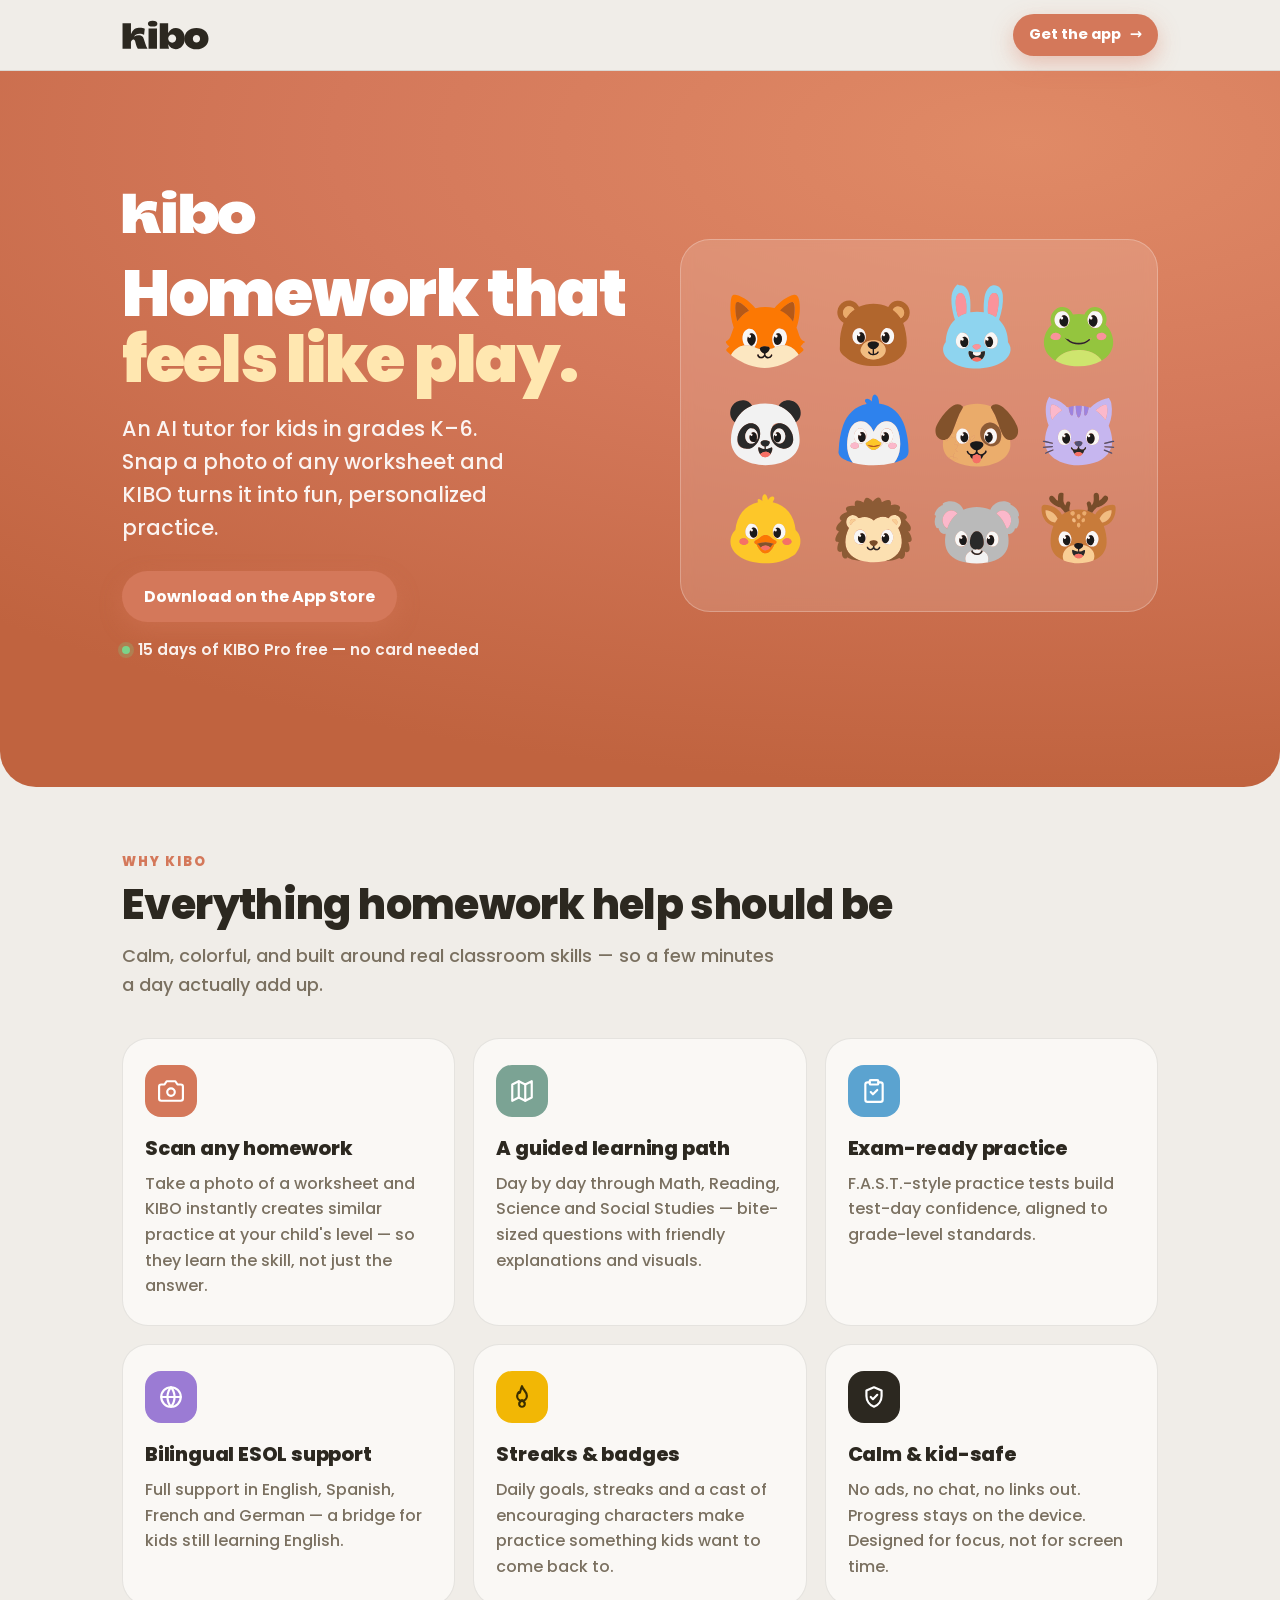
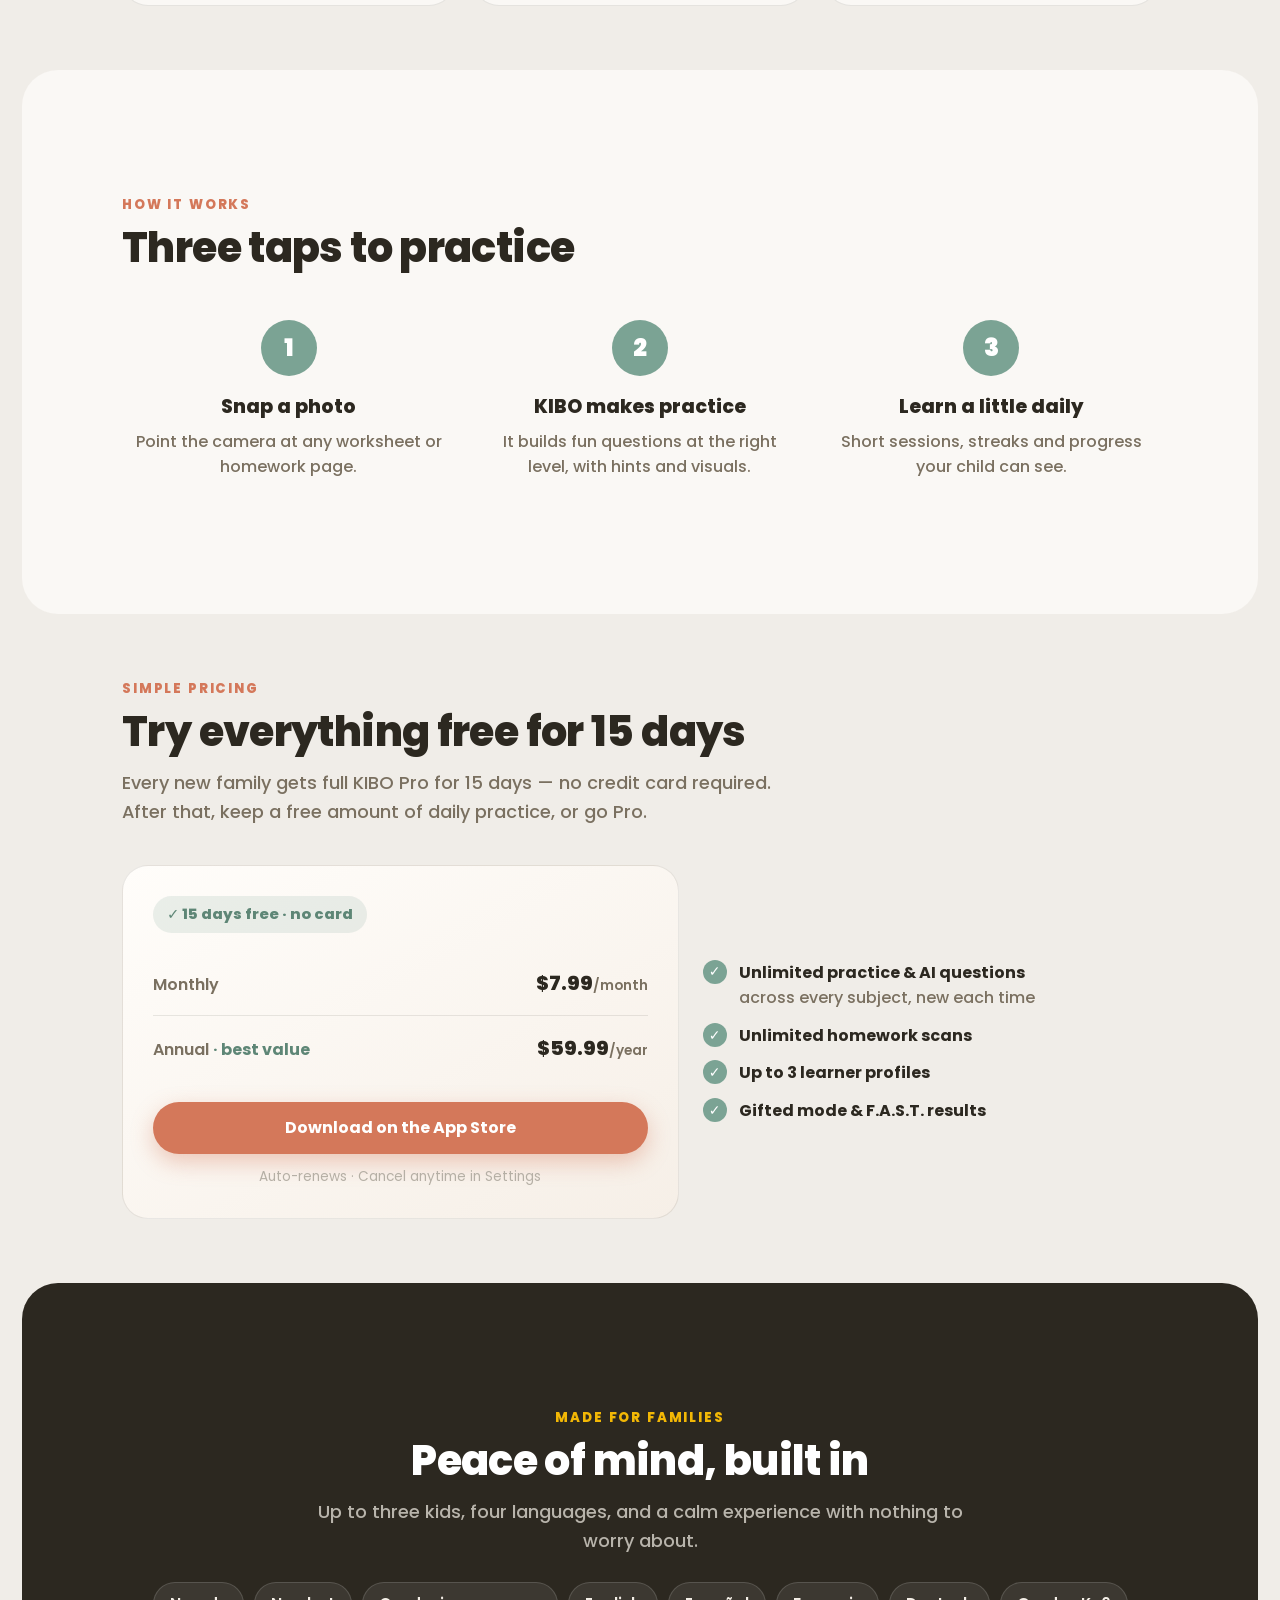
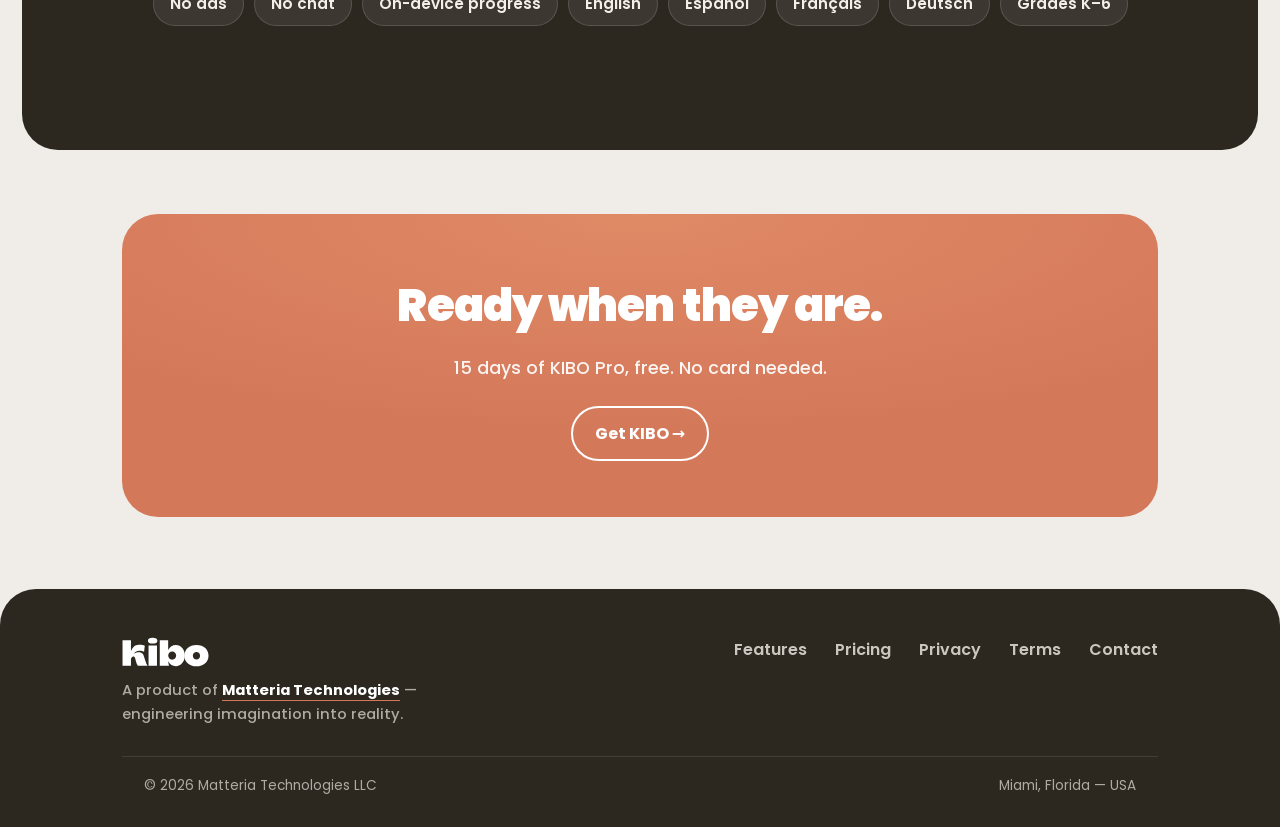
==== kibo/index.html @ 759cfb22 "Add files via upload" ====
<!DOCTYPE html>
<html lang="en">
<head>
<meta charset="UTF-8" />
<meta name="viewport" content="width=device-width, initial-scale=1.0" />
<title>KIBO — Homework feels like play</title>
<meta name="description" content="KIBO is an AI homework tutor for kids in grades K–6. Snap a photo of any worksheet for instant practice, follow a guided learning path, and learn a little every day. 15 days of Pro free — no card." />
<meta name="theme-color" content="#D4785A" />
<link rel="canonical" href="https://matteriatech.com/kibo" />
<meta property="og:title" content="KIBO — Homework feels like play" />
<meta property="og:description" content="An AI homework tutor for grades K–6. Scan homework into instant practice. 15 days free." />
<meta property="og:type" content="website" />
<link rel="preconnect" href="https://fonts.googleapis.com" />
<link rel="preconnect" href="https://fonts.gstatic.com" crossorigin />
<link href="https://fonts.googleapis.com/css2?family=Poppins:wght@400;500;600;700;800;900&display=swap" rel="stylesheet" />
<style>
  :root{
    --bg:#F0EDE8; --card:#FAF8F5; --ink:#2C2820; --mid:#7A7060; --faint:#B5AFA5;
    --line:rgba(44,40,32,.10); --sage:#7BA394; --sage-deep:#5E8676; --terra:#D4785A; --terra-deep:#C0633F;
    --sun:#F2B705; --sky:#5BA3D0;
    --sans:'Poppins',-apple-system,system-ui,sans-serif;
    --r:26px; --rs:18px;
  }
  *{margin:0;padding:0;box-sizing:border-box}
  html{scroll-behavior:smooth}
  body{font-family:var(--sans);background:var(--bg);color:var(--ink);line-height:1.6;font-weight:400;-webkit-font-smoothing:antialiased}
  a{color:inherit;text-decoration:none}
  img,svg{display:block;max-width:100%}
  ::selection{background:var(--terra);color:#fff}
  .wrap{max-width:1080px;margin:0 auto;padding:0 22px}

  /* Nav */
  .nav{position:sticky;top:0;z-index:50;background:rgba(240,237,232,.86);backdrop-filter:blur(14px);-webkit-backdrop-filter:blur(14px);border-bottom:1px solid var(--line)}
  .nav-in{max-width:1080px;margin:0 auto;padding:14px 22px;display:flex;align-items:center;justify-content:space-between}
  .nav .logo{height:30px}
  .nav .logo img{height:100%}
  .btn{display:inline-flex;align-items:center;gap:9px;font-weight:700;font-size:1rem;border-radius:999px;padding:13px 22px;cursor:pointer;border:none;transition:transform .15s ease, box-shadow .15s ease, background .15s ease}
  .btn:active{transform:scale(.97)}
  .btn-primary{background:var(--terra);color:#fff;box-shadow:0 8px 22px rgba(212,120,90,.38)}
  .btn-primary:hover{background:var(--terra-deep)}
  .btn-ghost{background:transparent;color:var(--ink);border:2px solid var(--ink)}
  .btn-ghost:hover{background:var(--ink);color:var(--bg)}
  .btn-sm{padding:9px 16px;font-size:.92rem}

  /* Hero */
  .hero{background:radial-gradient(120% 90% at 80% 10%, #E08A66 0%, var(--terra) 45%, var(--terra-deep) 100%);color:#fff;border-radius:0 0 36px 36px;overflow:hidden;position:relative}
  .hero-in{max-width:1080px;margin:0 auto;padding:54px 22px 60px;display:grid;grid-template-columns:1.05fr .95fr;gap:30px;align-items:center}
  .hero-logo{height:46px;margin-bottom:26px}
  .hero h1{font-size:clamp(2.4rem,5.6vw,4rem);font-weight:900;line-height:1.04;letter-spacing:-.02em}
  .hero h1 em{font-style:normal;color:#FFE7B0}
  .hero p.sub{font-size:clamp(1.05rem,2.2vw,1.3rem);font-weight:500;color:rgba(255,255,255,.92);margin:18px 0 26px;max-width:30ch}
  .hero-cta{display:flex;flex-wrap:wrap;gap:12px;align-items:center}
  .hero .trial-note{margin-top:16px;font-size:.95rem;font-weight:600;color:rgba(255,255,255,.9);display:inline-flex;align-items:center;gap:8px}
  .hero .trial-note .dot{width:8px;height:8px;border-radius:50%;background:#7BD389;box-shadow:0 0 0 4px rgba(123,211,137,.25)}
  .hero-art{position:relative}
  .hero-art .card{background:rgba(255,255,255,.14);border:1px solid rgba(255,255,255,.25);border-radius:30px;padding:18px;backdrop-filter:blur(6px)}
  .hero-art img{width:100%;border-radius:20px}

  /* Section scaffolding */
  section{padding:64px 0}
  .eyebrow{font-weight:800;font-size:.82rem;letter-spacing:.14em;text-transform:uppercase;color:var(--terra)}
  .h2{font-size:clamp(1.7rem,3.6vw,2.6rem);font-weight:800;letter-spacing:-.015em;line-height:1.12;margin:10px 0 0}
  .lead{font-size:1.12rem;color:var(--mid);font-weight:500;max-width:60ch;margin-top:14px}

  /* Value cards */
  .cards{display:grid;grid-template-columns:repeat(3,1fr);gap:18px;margin-top:38px}
  .vcard{background:var(--card);border:1px solid var(--line);border-radius:var(--r);padding:26px 22px;transition:transform .18s ease, box-shadow .18s ease}
  .vcard:hover{transform:translateY(-4px);box-shadow:0 16px 36px rgba(44,40,32,.10)}
  .vcard .ico{width:52px;height:52px;border-radius:16px;display:grid;place-items:center;margin-bottom:16px;color:#fff;font-size:26px}
  .vcard h3{font-size:1.22rem;font-weight:800;letter-spacing:-.01em}
  .vcard p{color:var(--mid);font-weight:500;margin-top:7px;font-size:1rem}

  /* How it works */
  .how{background:var(--card);border-radius:36px;margin:0 22px}
  .how .wrap{padding-top:0;padding-bottom:0}
  .steps{display:grid;grid-template-columns:repeat(3,1fr);gap:18px;margin-top:38px}
  .step{text-align:center;padding:10px}
  .step .num{width:56px;height:56px;border-radius:50%;background:var(--sage);color:#fff;font-weight:900;font-size:1.5rem;display:grid;place-items:center;margin:0 auto 16px}
  .step h3{font-weight:800;font-size:1.2rem}
  .step p{color:var(--mid);font-weight:500;margin-top:6px}

  /* Pricing */
  .price-wrap{display:grid;grid-template-columns:1.1fr .9fr;gap:24px;align-items:center;margin-top:38px}
  .price-card{background:linear-gradient(150deg,#FFFDFA,#F6EFE7);border:1px solid var(--line);border-radius:var(--r);padding:30px}
  .price-card .free{display:inline-flex;align-items:center;gap:8px;background:rgba(123,163,148,.16);color:var(--sage-deep);font-weight:800;border-radius:999px;padding:7px 14px;font-size:.92rem}
  .price-row{display:flex;justify-content:space-between;align-items:baseline;padding:16px 0;border-bottom:1px solid var(--line)}
  .price-row:last-child{border-bottom:none}
  .price-row .k{font-weight:600;color:var(--mid)}
  .price-row .v{font-weight:800;font-size:1.25rem}
  .price-row .v small{font-weight:600;color:var(--mid);font-size:.85rem}
  .price-list{list-style:none;display:flex;flex-direction:column;gap:12px}
  .price-list li{display:flex;gap:12px;align-items:flex-start;font-weight:500}
  .price-list .ck{flex-shrink:0;width:24px;height:24px;border-radius:50%;background:var(--sage);color:#fff;display:grid;place-items:center;font-size:14px;font-weight:900}

  /* Families band */
  .fam{background:var(--ink);color:#F4EFE7;border-radius:36px;margin:0 22px;text-align:center}
  .fam .h2{color:#fff}
  .fam .lead{color:rgba(244,239,231,.7);margin-left:auto;margin-right:auto}
  .chips{display:flex;flex-wrap:wrap;gap:10px;justify-content:center;margin-top:26px}
  .chip{background:rgba(255,255,255,.08);border:1px solid rgba(255,255,255,.14);border-radius:999px;padding:9px 16px;font-weight:600;font-size:.95rem}

  /* CTA band */
  .cta-band{text-align:center}
  .cta-band .box{background:radial-gradient(120% 120% at 50% 0%, #E08A66, var(--terra) 60%);color:#fff;border-radius:36px;padding:56px 24px}
  .cta-band h2{font-size:clamp(1.8rem,4vw,2.8rem);font-weight:900;letter-spacing:-.02em}
  .cta-band p{font-weight:500;color:rgba(255,255,255,.92);margin:12px 0 24px;font-size:1.1rem}

  /* Footer */
  .footer{background:var(--ink);color:rgba(244,239,231,.66);margin-top:8px;border-radius:36px 36px 0 0}
  .footer-in{max-width:1080px;margin:0 auto;padding:48px 22px 30px}
  .footer-top{display:flex;justify-content:space-between;flex-wrap:wrap;gap:24px;align-items:flex-start}
  .footer .logo img{height:30px}
  .footer .by{margin-top:12px;font-weight:500;font-size:.92rem;max-width:34ch}
  .footer .by a{color:#fff;font-weight:700;border-bottom:1px solid var(--terra)}
  .footer nav{display:flex;gap:28px;flex-wrap:wrap}
  .footer nav a{font-weight:600;color:rgba(244,239,231,.8)}
  .footer nav a:hover{color:#fff}
  .footer-base{max-width:1080px;margin:30px auto 0;padding:18px 22px 0;border-top:1px solid rgba(255,255,255,.1);font-size:.85rem;display:flex;justify-content:space-between;flex-wrap:wrap;gap:8px}

  @media(max-width:860px){
    .hero-in{grid-template-columns:1fr;gap:24px}
    .hero-art{order:-1;max-width:360px;margin:0 auto}
    .cards,.steps{grid-template-columns:1fr 1fr}
    .price-wrap{grid-template-columns:1fr}
  }
  @media(max-width:540px){
    .cards,.steps{grid-template-columns:1fr}
    .nav .cta-text{display:none}
    section{padding:48px 0}
  }
  @media(prefers-reduced-motion:reduce){*{transition:none!important;scroll-behavior:auto!important}}
</style>
</head>
<body>

<!-- Nav -->
<header class="nav">
  <div class="nav-in">
    <a class="logo" href="/kibo" aria-label="KIBO"><img src="assets/kibo-logo-ink.svg" alt="KIBO"/></a>
    <a class="btn btn-primary btn-sm" href="#get"><span class="cta-text">Get the app</span><span aria-hidden="true">→</span></a>
  </div>
</header>

<!-- Hero -->
<section class="hero">
  <div class="hero-in">
    <div>
      <img class="hero-logo" src="assets/kibo-logo.svg" alt="KIBO"/>
      <h1>Homework that <em>feels like play.</em></h1>
      <p class="sub">An AI tutor for kids in grades K–6. Snap a photo of any worksheet and KIBO turns it into fun, personalized practice.</p>
      <div class="hero-cta">
        <a class="btn btn-primary" href="#get">Download on the App Store</a>
      </div>
      <div class="trial-note"><span class="dot"></span>15 days of KIBO Pro free — no card needed</div>
    </div>
    <div class="hero-art">
      <div class="card"><img src="assets/kibo-friends.svg" alt="The KIBO characters"/></div>
    </div>
  </div>
</section>

<!-- Value props -->
<section id="features">
  <div class="wrap">
    <div class="eyebrow">Why KIBO</div>
    <h2 class="h2">Everything homework help should be</h2>
    <p class="lead">Calm, colorful, and built around real classroom skills — so a few minutes a day actually add up.</p>
    <div class="cards">
      <div class="vcard">
        <div class="ico" style="background:var(--terra)"><svg viewBox="0 0 24 24" width="26" height="26" fill="none" stroke="currentColor" stroke-width="2" stroke-linecap="round" stroke-linejoin="round"><path d="M23 19a2 2 0 0 1-2 2H3a2 2 0 0 1-2-2V8a2 2 0 0 1 2-2h3l2-3h8l2 3h3a2 2 0 0 1 2 2z"/><circle cx="12" cy="13" r="3.5"/></svg></div>
        <h3>Scan any homework</h3>
        <p>Take a photo of a worksheet and KIBO instantly creates similar practice at your child's level — so they learn the skill, not just the answer.</p>
      </div>
      <div class="vcard">
        <div class="ico" style="background:var(--sage)"><svg viewBox="0 0 24 24" width="26" height="26" fill="none" stroke="currentColor" stroke-width="2" stroke-linecap="round" stroke-linejoin="round"><polygon points="3 6 9 3 15 6 21 3 21 18 15 21 9 18 3 21"/><line x1="9" y1="3" x2="9" y2="18"/><line x1="15" y1="6" x2="15" y2="21"/></svg></div>
        <h3>A guided learning path</h3>
        <p>Day by day through Math, Reading, Science and Social Studies — bite-sized questions with friendly explanations and visuals.</p>
      </div>
      <div class="vcard">
        <div class="ico" style="background:var(--sky)"><svg viewBox="0 0 24 24" width="26" height="26" fill="none" stroke="currentColor" stroke-width="2" stroke-linecap="round" stroke-linejoin="round"><path d="M8 4H6a2 2 0 0 0-2 2v14a2 2 0 0 0 2 2h12a2 2 0 0 0 2-2V6a2 2 0 0 0-2-2h-2"/><rect x="8" y="2" width="8" height="4" rx="1"/><path d="M9 13l2 2 4-4"/></svg></div>
        <h3>Exam-ready practice</h3>
        <p>F.A.S.T.-style practice tests build test-day confidence, aligned to grade-level standards.</p>
      </div>
      <div class="vcard">
        <div class="ico" style="background:#9B7BD4"><svg viewBox="0 0 24 24" width="26" height="26" fill="none" stroke="currentColor" stroke-width="2" stroke-linecap="round" stroke-linejoin="round"><circle cx="12" cy="12" r="9"/><line x1="3" y1="12" x2="21" y2="12"/><path d="M12 3a14 14 0 0 1 0 18 14 14 0 0 1 0-18z"/></svg></div>
        <h3>Bilingual ESOL support</h3>
        <p>Full support in English, Spanish, French and German — a bridge for kids still learning English.</p>
      </div>
      <div class="vcard">
        <div class="ico" style="background:var(--sun);color:#3a2e00"><svg viewBox="0 0 24 24" width="26" height="26" fill="none" stroke="currentColor" stroke-width="2" stroke-linecap="round" stroke-linejoin="round"><path d="M12 2c.8 3.5 4.5 4.8 4.5 9a4.5 4.5 0 0 1-9 0c0-1.6.8-2.7 1.6-3.5C10.5 9.5 10 6.5 12 2z"/><path d="M12 21a2.6 2.6 0 0 0 2.6-2.6c0-1.6-2.6-3.4-2.6-3.4s-2.6 1.8-2.6 3.4A2.6 2.6 0 0 0 12 21z"/></svg></div>
        <h3>Streaks &amp; badges</h3>
        <p>Daily goals, streaks and a cast of encouraging characters make practice something kids want to come back to.</p>
      </div>
      <div class="vcard">
        <div class="ico" style="background:#2C2820"><svg viewBox="0 0 24 24" width="26" height="26" fill="none" stroke="currentColor" stroke-width="2" stroke-linecap="round" stroke-linejoin="round"><path d="M12 3l7 3v5c0 4.5-3 8.4-7 10-4-1.6-7-5.5-7-10V6z"/><path d="M9 12l2 2 4-4"/></svg></div>
        <h3>Calm &amp; kid-safe</h3>
        <p>No ads, no chat, no links out. Progress stays on the device. Designed for focus, not for screen time.</p>
      </div>
    </div>
  </div>
</section>

<!-- How it works -->
<section class="how">
  <div class="wrap" style="padding-top:60px;padding-bottom:60px">
    <div class="eyebrow">How it works</div>
    <h2 class="h2">Three taps to practice</h2>
    <div class="steps">
      <div class="step"><div class="num">1</div><h3>Snap a photo</h3><p>Point the camera at any worksheet or homework page.</p></div>
      <div class="step"><div class="num">2</div><h3>KIBO makes practice</h3><p>It builds fun questions at the right level, with hints and visuals.</p></div>
      <div class="step"><div class="num">3</div><h3>Learn a little daily</h3><p>Short sessions, streaks and progress your child can see.</p></div>
    </div>
  </div>
</section>

<!-- Pricing / trial -->
<section id="get">
  <div class="wrap">
    <div class="eyebrow">Simple pricing</div>
    <h2 class="h2">Try everything free for 15 days</h2>
    <p class="lead">Every new family gets full KIBO Pro for 15 days — no credit card required. After that, keep a free amount of daily practice, or go Pro.</p>
    <div class="price-wrap">
      <div class="price-card">
        <span class="free">✓ 15 days free · no card</span>
        <div style="margin-top:18px">
          <div class="price-row"><span class="k">Monthly</span><span class="v">$7.99<small>/month</small></span></div>
          <div class="price-row"><span class="k">Annual <strong style="color:var(--sage-deep)">· best value</strong></span><span class="v">$59.99<small>/year</small></span></div>
        </div>
        <a class="btn btn-primary" style="width:100%;justify-content:center;margin-top:22px" href="https://apps.apple.com/app/kibo/id0000000000">Download on the App Store</a>
        <p style="text-align:center;color:var(--faint);font-size:.85rem;margin-top:12px">Auto-renews · Cancel anytime in Settings</p>
      </div>
      <ul class="price-list">
        <li><span class="ck">✓</span><div><strong>Unlimited practice &amp; AI questions</strong><br/><span style="color:var(--mid)">across every subject, new each time</span></div></li>
        <li><span class="ck">✓</span><div><strong>Unlimited homework scans</strong></div></li>
        <li><span class="ck">✓</span><div><strong>Up to 3 learner profiles</strong></div></li>
        <li><span class="ck">✓</span><div><strong>Gifted mode &amp; F.A.S.T. results</strong></div></li>
      </ul>
    </div>
  </div>
</section>

<!-- Families band -->
<section class="fam">
  <div class="wrap" style="padding-top:60px;padding-bottom:60px">
    <div class="eyebrow" style="color:#F2B705">Made for families</div>
    <h2 class="h2">Peace of mind, built in</h2>
    <p class="lead">Up to three kids, four languages, and a calm experience with nothing to worry about.</p>
    <div class="chips">
      <span class="chip">No ads</span>
      <span class="chip">No chat</span>
      <span class="chip">On-device progress</span>
      <span class="chip">English</span>
      <span class="chip">Español</span>
      <span class="chip">Français</span>
      <span class="chip">Deutsch</span>
      <span class="chip">Grades K–6</span>
    </div>
  </div>
</section>

<!-- CTA band -->
<section class="cta-band">
  <div class="wrap">
    <div class="box">
      <h2>Ready when they are.</h2>
      <p>15 days of KIBO Pro, free. No card needed.</p>
      <a class="btn btn-ghost" style="border-color:#fff;color:#fff" href="https://apps.apple.com/app/kibo/id0000000000">Get KIBO →</a>
    </div>
  </div>
</section>

<!-- Footer -->
<footer class="footer">
  <div class="footer-in">
    <div class="footer-top">
      <div>
        <a class="logo" href="/kibo" aria-label="KIBO"><img src="assets/kibo-logo.svg" alt="KIBO"/></a>
        <div class="by">A product of <a href="/">Matteria Technologies</a> — engineering imagination into reality.</div>
      </div>
      <nav>
        <a href="#features">Features</a>
        <a href="#get">Pricing</a>
        <a href="/privacy-policy">Privacy</a>
        <a href="/terms-of-service">Terms</a>
        <a href="mailto:hello@matteriatech.com">Contact</a>
      </nav>
    </div>
    <div class="footer-base">
      <span>© 2026 Matteria Technologies LLC</span>
      <span>Miami, Florida — USA</span>
    </div>
  </div>
</footer>

</body>
</html>
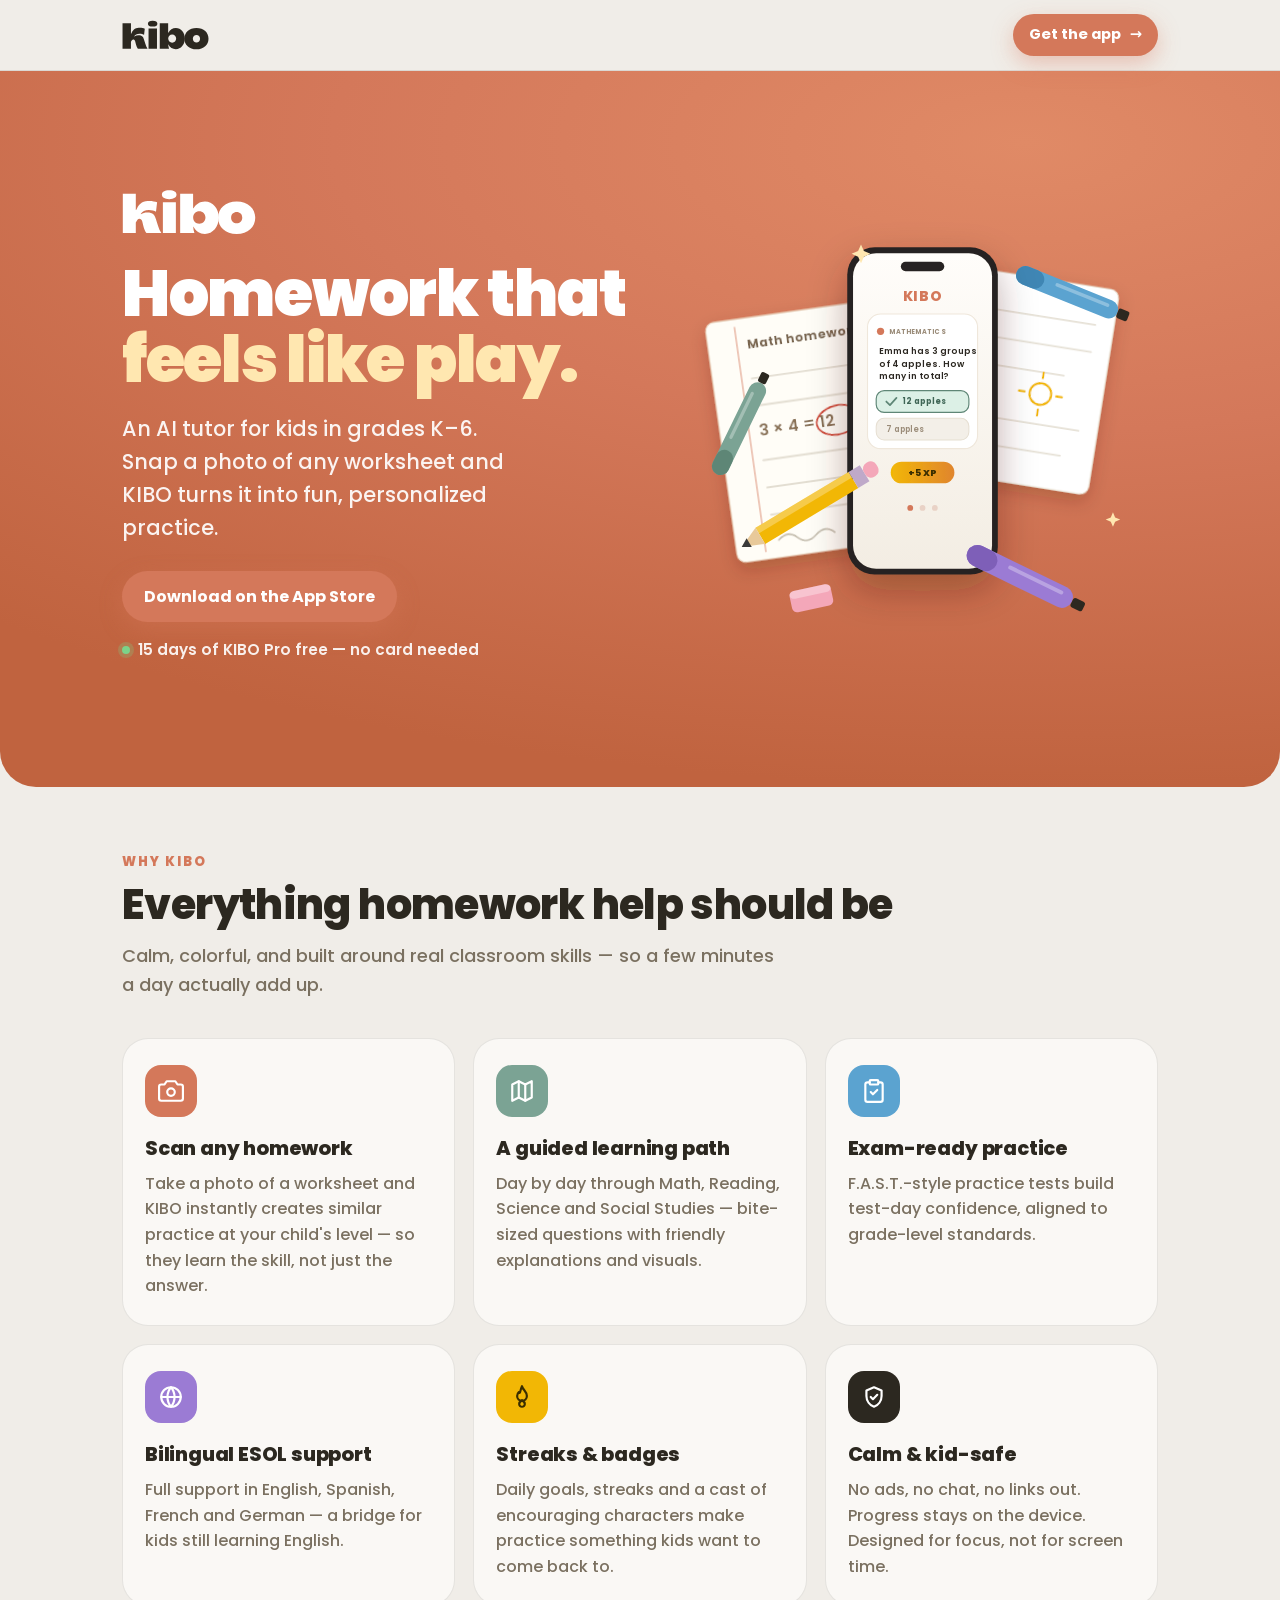
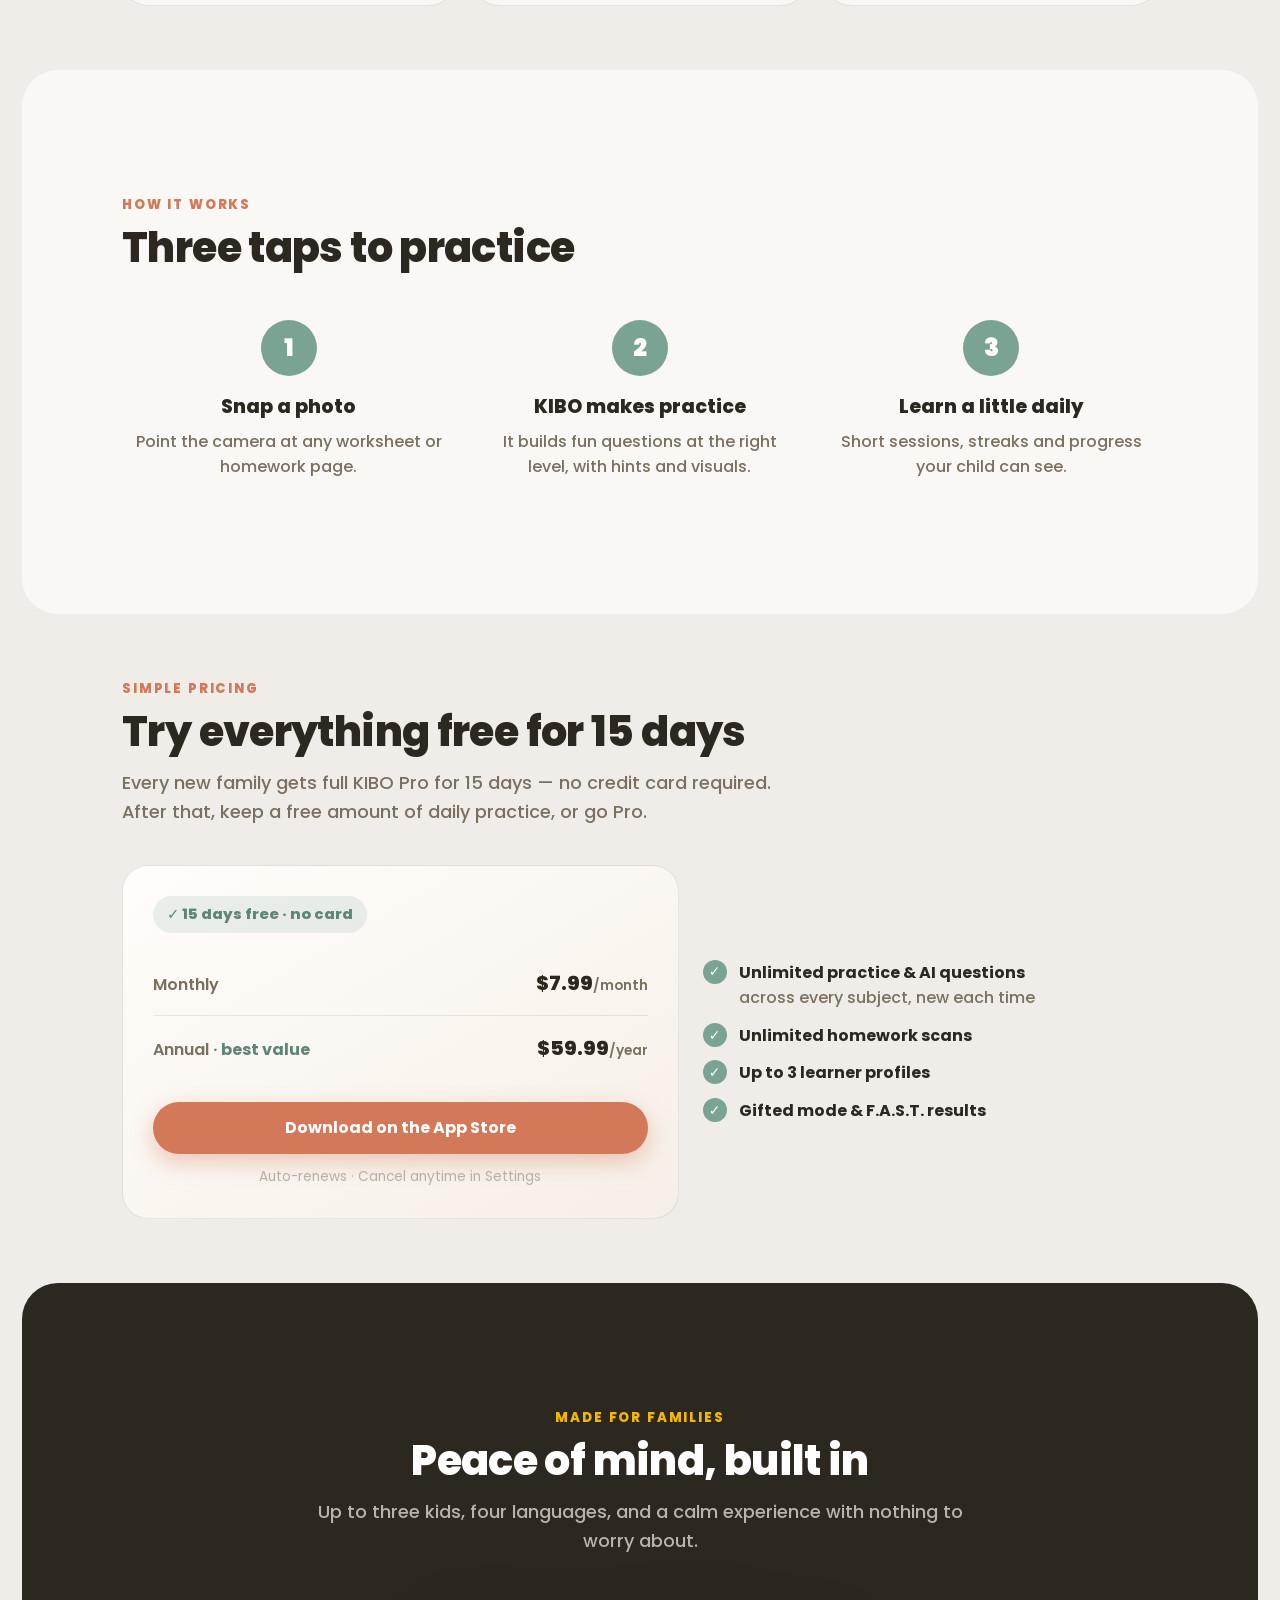
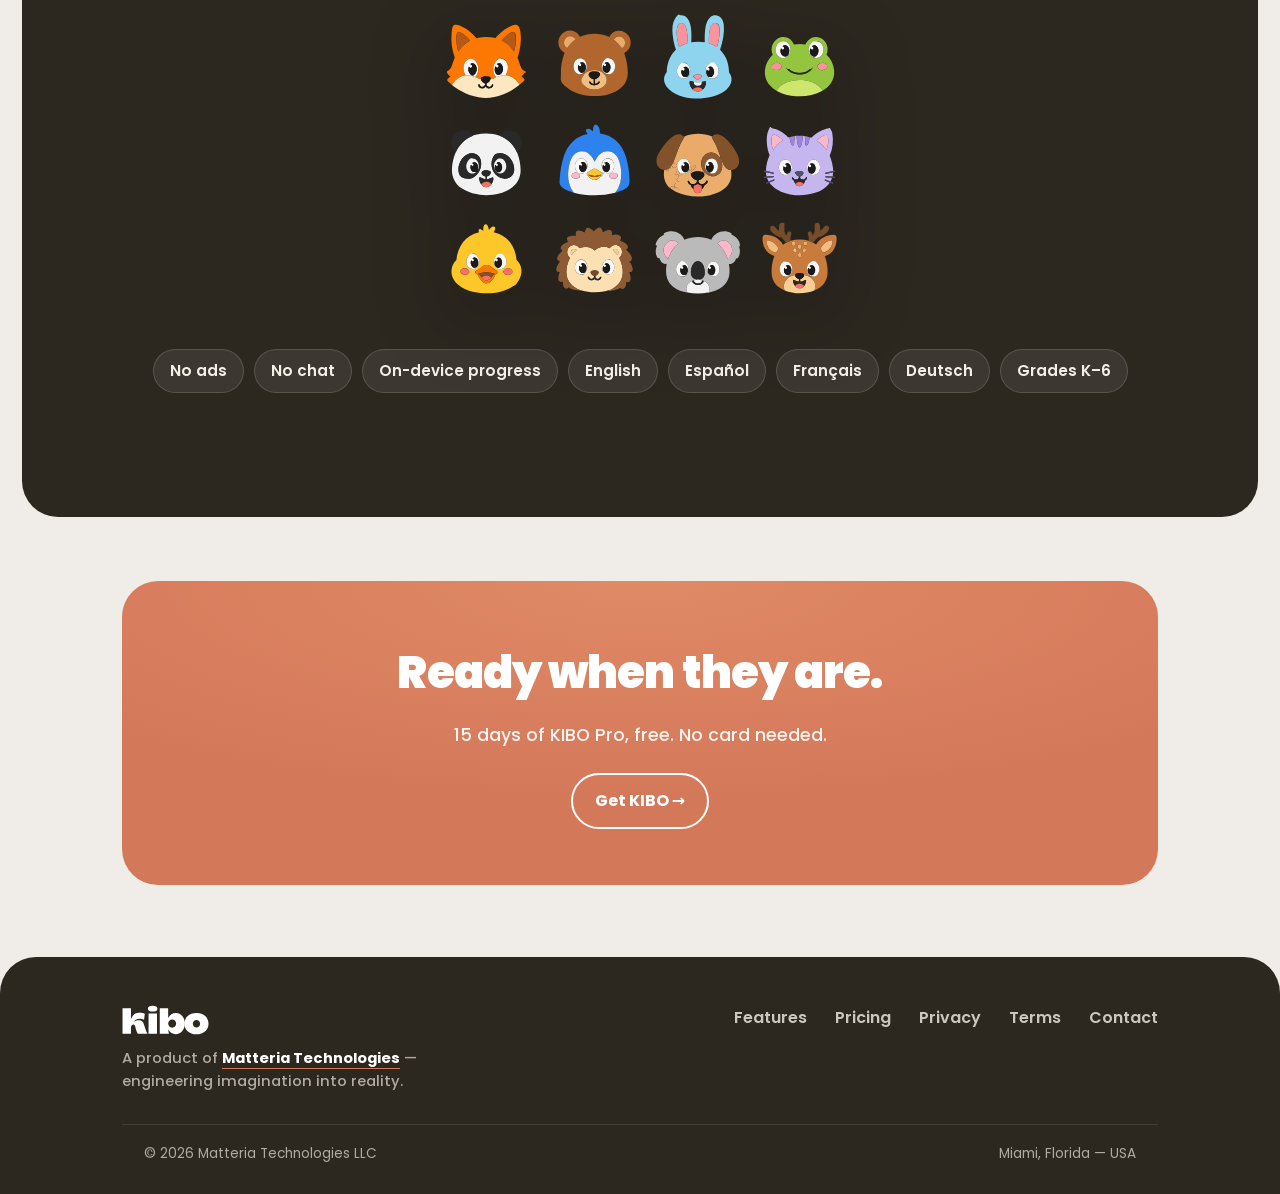
==== commit e51054d0: "Add files via upload" ====
--- a/kibo/index.html
+++ b/kibo/index.html
@@ -55,6 +55,8 @@
   .hero-art{position:relative}
   .hero-art .card{background:rgba(255,255,255,.14);border:1px solid rgba(255,255,255,.25);border-radius:30px;padding:18px;backdrop-filter:blur(6px)}
   .hero-art img{width:100%;border-radius:20px}
+  .hero-art .kibo-mockup{width:100%;height:auto;display:block;overflow:visible;animation:kmFloat 7s ease-in-out infinite}
+  @keyframes kmFloat{0%,100%{transform:translateY(0)}50%{transform:translateY(-12px)}}
 
   /* Section scaffolding */
   section{padding:64px 0}
@@ -96,6 +98,7 @@
   .fam{background:var(--ink);color:#F4EFE7;border-radius:36px;margin:0 22px;text-align:center}
   .fam .h2{color:#fff}
   .fam .lead{color:rgba(244,239,231,.7);margin-left:auto;margin-right:auto}
+  .fam-friends{width:100%;max-width:440px;height:auto;display:block;margin:32px auto 0;filter:drop-shadow(0 18px 40px rgba(0,0,0,.35))}
   .chips{display:flex;flex-wrap:wrap;gap:10px;justify-content:center;margin-top:26px}
   .chip{background:rgba(255,255,255,.08);border:1px solid rgba(255,255,255,.14);border-radius:999px;padding:9px 16px;font-weight:600;font-size:.95rem}
 
@@ -128,7 +131,7 @@
     .nav .cta-text{display:none}
     section{padding:48px 0}
   }
-  @media(prefers-reduced-motion:reduce){*{transition:none!important;scroll-behavior:auto!important}}
+  @media(prefers-reduced-motion:reduce){*{transition:none!important;scroll-behavior:auto!important}.kibo-mockup{animation:none!important}}
 </style>
 </head>
 <body>
@@ -136,7 +139,7 @@
 <!-- Nav -->
 <header class="nav">
   <div class="nav-in">
-    <a class="logo" href="/kibo" aria-label="KIBO"><img src="assets/kibo-logo-ink.svg" alt="KIBO"/></a>
+    <a class="logo" href="/kibo" aria-label="KIBO"><img src="/kibo/assets/kibo-logo-ink.svg" alt="KIBO"/></a>
     <a class="btn btn-primary btn-sm" href="#get"><span class="cta-text">Get the app</span><span aria-hidden="true">→</span></a>
   </div>
 </header>
@@ -145,7 +148,7 @@
 <section class="hero">
   <div class="hero-in">
     <div>
-      <img class="hero-logo" src="assets/kibo-logo.svg" alt="KIBO"/>
+      <img class="hero-logo" src="/kibo/assets/kibo-logo.svg" alt="KIBO"/>
       <h1>Homework that <em>feels like play.</em></h1>
       <p class="sub">An AI tutor for kids in grades K–6. Snap a photo of any worksheet and KIBO turns it into fun, personalized practice.</p>
       <div class="hero-cta">
@@ -154,7 +157,149 @@
       <div class="trial-note"><span class="dot"></span>15 days of KIBO Pro free — no card needed</div>
     </div>
     <div class="hero-art">
-      <div class="card"><img src="assets/kibo-friends.svg" alt="The KIBO characters"/></div>
+      <svg class="kibo-mockup" viewBox="0 0 660 620" role="img"
+           aria-label="A phone running the KIBO app, surrounded by homework worksheets, pencils and markers"
+           xmlns="http://www.w3.org/2000/svg">
+        <defs>
+          <filter id="kmShadow" x="-40%" y="-40%" width="180%" height="180%">
+            <feDropShadow dx="0" dy="22" stdDeviation="26" flood-color="#3a1606" flood-opacity="0.32"/>
+          </filter>
+          <filter id="kmPaper" x="-40%" y="-40%" width="180%" height="180%">
+            <feDropShadow dx="0" dy="10" stdDeviation="12" flood-color="#4d2110" flood-opacity="0.22"/>
+          </filter>
+          <linearGradient id="kmScreen" x1="0" y1="0" x2="0" y2="1">
+            <stop offset="0" stop-color="#FFFDFA"/>
+            <stop offset="1" stop-color="#F3EDE3"/>
+          </linearGradient>
+          <linearGradient id="kmXP" x1="0" y1="0" x2="1" y2="0">
+            <stop offset="0" stop-color="#F2B705"/>
+            <stop offset="1" stop-color="#E0852E"/>
+          </linearGradient>
+        </defs>
+
+        <!-- Worksheet · back-left -->
+        <g transform="rotate(-8 200 330)" filter="url(#kmPaper)">
+          <rect x="58" y="148" width="252" height="334" rx="12" fill="#FFFDF7"/>
+          <rect x="58" y="148" width="252" height="334" rx="12" fill="none" stroke="#ECDBC8" stroke-width="1.5"/>
+          <line x1="98" y1="158" x2="98" y2="472" stroke="#E8B3A1" stroke-width="2"/>
+          <text x="112" y="190" font-family="'Poppins',sans-serif" font-weight="700" font-size="17" fill="#7A6650">Math homework</text>
+          <g stroke="#E3DED2" stroke-width="2.5" stroke-linecap="round">
+            <line x1="112" y1="232" x2="292" y2="232"/>
+            <line x1="112" y1="270" x2="240" y2="270"/>
+            <line x1="112" y1="346" x2="292" y2="346"/>
+            <line x1="112" y1="384" x2="266" y2="384"/>
+            <line x1="112" y1="422" x2="248" y2="422"/>
+          </g>
+          <text x="112" y="312" font-family="'Poppins',sans-serif" font-weight="600" font-size="22" fill="#8A7257">3 × 4 = 12</text>
+          <ellipse cx="222" cy="305" rx="30" ry="20" fill="none" stroke="#D14B3A" stroke-width="2.6" transform="rotate(-7 222 305)"/>
+          <path d="M118 458 q14 -12 26 0 t26 0 t26 0" fill="none" stroke="#C9C2B4" stroke-width="2.4" stroke-linecap="round"/>
+        </g>
+
+        <!-- Worksheet · back-right -->
+        <g transform="rotate(9 470 250)" filter="url(#kmPaper)">
+          <rect x="360" y="104" width="226" height="286" rx="12" fill="#FFFFFF"/>
+          <rect x="360" y="104" width="226" height="286" rx="12" fill="none" stroke="#E7DECF" stroke-width="1.5"/>
+          <g stroke="#E6E1D6" stroke-width="2.5" stroke-linecap="round">
+            <line x1="384" y1="156" x2="560" y2="156"/>
+            <line x1="384" y1="194" x2="560" y2="194"/>
+            <line x1="384" y1="232" x2="528" y2="232"/>
+            <line x1="384" y1="304" x2="560" y2="304"/>
+            <line x1="384" y1="342" x2="540" y2="342"/>
+          </g>
+          <!-- little sun doodle -->
+          <circle cx="500" cy="262" r="15" fill="none" stroke="#F2B705" stroke-width="3"/>
+          <g stroke="#F2B705" stroke-width="3" stroke-linecap="round">
+            <line x1="500" y1="232" x2="500" y2="240"/>
+            <line x1="500" y1="284" x2="500" y2="292"/>
+            <line x1="470" y1="262" x2="478" y2="262"/>
+            <line x1="522" y1="262" x2="530" y2="262"/>
+          </g>
+          <!-- green check -->
+          <path d="M398 268 l12 13 22 -26" fill="none" stroke="#5E8676" stroke-width="4" stroke-linecap="round" stroke-linejoin="round"/>
+        </g>
+
+        <!-- Marker · blue (behind, top-right) -->
+        <g transform="translate(470 86) rotate(22)">
+          <rect x="0" y="0" width="150" height="26" rx="13" fill="#5BA3D0"/>
+          <rect x="0" y="0" width="40" height="26" rx="13" fill="#3F86B4"/>
+          <rect x="150" y="6" width="16" height="14" rx="3" fill="#2C2820"/>
+          <rect x="56" y="6" width="80" height="5" rx="2.5" fill="#FFFFFF" opacity="0.3"/>
+        </g>
+
+        <!-- Marker · green (behind, left, vertical-ish) -->
+        <g transform="translate(40 372) rotate(-64)">
+          <rect x="0" y="0" width="140" height="24" rx="12" fill="#7BA394"/>
+          <rect x="0" y="0" width="36" height="24" rx="12" fill="#5E8676"/>
+          <rect x="140" y="6" width="15" height="12" rx="3" fill="#2C2820"/>
+          <rect x="52" y="5" width="72" height="4.5" rx="2.5" fill="#FFFFFF" opacity="0.3"/>
+        </g>
+
+        <!-- Phone -->
+        <g filter="url(#kmShadow)">
+          <rect x="231" y="64" width="208" height="452" rx="38" fill="#272320"/>
+          <rect x="239" y="72" width="192" height="436" rx="32" fill="url(#kmScreen)"/>
+          <rect x="305" y="84" width="60" height="13" rx="6.5" fill="#272320"/>
+
+          <!-- app: wordmark -->
+          <text x="335" y="138" text-anchor="middle" font-family="'Poppins',sans-serif" font-weight="800" font-size="19" letter-spacing="1" fill="#D4785A">KIBO</text>
+
+          <!-- question card -->
+          <rect x="259" y="156" width="152" height="186" rx="18" fill="#FFFFFF" stroke="#EFE7DB" stroke-width="1.5"/>
+          <circle cx="277" cy="180" r="5" fill="#D4785A"/>
+          <text x="289" y="184" font-family="'Poppins',sans-serif" font-weight="700" font-size="9" letter-spacing="0.6" fill="#9A8B78">MATHEMATICS</text>
+          <text x="275" y="212" font-family="'Poppins',sans-serif" font-weight="600" font-size="12" fill="#2C2820">Emma has 3 groups</text>
+          <text x="275" y="229" font-family="'Poppins',sans-serif" font-weight="600" font-size="12" fill="#2C2820">of 4 apples. How</text>
+          <text x="275" y="246" font-family="'Poppins',sans-serif" font-weight="600" font-size="12" fill="#2C2820">many in total?</text>
+
+          <!-- answer: correct -->
+          <rect x="271" y="262" width="128" height="30" rx="11" fill="#DCF0E6" stroke="#5E8676" stroke-width="1.6"/>
+          <path d="M285 277 l5 5 9 -10" fill="none" stroke="#5E8676" stroke-width="2.4" stroke-linecap="round" stroke-linejoin="round"/>
+          <text x="308" y="281" font-family="'Poppins',sans-serif" font-weight="700" font-size="11" fill="#3F6657">12 apples</text>
+
+          <!-- answer: neutral -->
+          <rect x="271" y="300" width="128" height="30" rx="11" fill="#F3EFE8" stroke="#E6DFD2" stroke-width="1.4"/>
+          <text x="285" y="319" font-family="'Poppins',sans-serif" font-weight="600" font-size="11" fill="#9A8B78">7 apples</text>
+
+          <!-- XP badge -->
+          <rect x="291" y="360" width="88" height="30" rx="15" fill="url(#kmXP)"/>
+          <text x="335" y="380" text-anchor="middle" font-family="'Poppins',sans-serif" font-weight="800" font-size="13" fill="#3A2E00">+5 XP</text>
+
+          <!-- progress dots -->
+          <circle cx="318" cy="424" r="4" fill="#D4785A"/>
+          <circle cx="335" cy="424" r="4" fill="#E9D2C6"/>
+          <circle cx="352" cy="424" r="4" fill="#E9D2C6"/>
+        </g>
+
+        <!-- Pencil · yellow (front, bottom-left) -->
+        <g transform="translate(70 472) rotate(-31)">
+          <rect x="40" y="0" width="150" height="26" fill="#F2B705"/>
+          <rect x="40" y="0" width="150" height="9" fill="#FFFFFF" opacity="0.28"/>
+          <path d="M40 0 L10 13 L40 26 Z" fill="#E8C99A"/>
+          <path d="M22 6 L10 13 L22 20 Z" fill="#3A3A3A"/>
+          <rect x="190" y="0" width="18" height="26" fill="#BFA9C9"/>
+          <rect x="208" y="2" width="20" height="22" rx="9" fill="#F4A7B9"/>
+        </g>
+
+        <!-- Marker · purple (front, bottom-right) -->
+        <g transform="translate(404 470) rotate(26)">
+          <rect x="0" y="0" width="160" height="30" rx="15" fill="#9B7BD4"/>
+          <rect x="0" y="0" width="44" height="30" rx="15" fill="#7E5FB8"/>
+          <rect x="160" y="8" width="18" height="14" rx="3.5" fill="#2C2820"/>
+          <rect x="60" y="7" width="84" height="5.5" rx="2.75" fill="#FFFFFF" opacity="0.3"/>
+        </g>
+
+        <!-- Eraser -->
+        <g transform="translate(150 540) rotate(-12)">
+          <rect x="0" y="0" width="58" height="30" rx="7" fill="#F4A7B9"/>
+          <rect x="0" y="0" width="58" height="11" rx="7" fill="#FFFFFF" opacity="0.32"/>
+        </g>
+
+        <!-- sparkles -->
+        <g fill="#FFE7B0">
+          <path d="M250 60 l4 9 9 4 -9 4 -4 9 -4 -9 -9 -4 9 -4 z"/>
+          <path d="M598 430 l3 7 7 3 -7 3 -3 7 -3 -7 -7 -3 7 -3 z"/>
+        </g>
+      </svg>
     </div>
   </div>
 </section>
@@ -245,6 +390,7 @@
     <div class="eyebrow" style="color:#F2B705">Made for families</div>
     <h2 class="h2">Peace of mind, built in</h2>
     <p class="lead">Up to three kids, four languages, and a calm experience with nothing to worry about.</p>
+    <img class="fam-friends" src="/kibo/assets/kibo-friends.svg" alt="The KIBO characters" loading="lazy"/>
     <div class="chips">
       <span class="chip">No ads</span>
       <span class="chip">No chat</span>
@@ -274,14 +420,14 @@
   <div class="footer-in">
     <div class="footer-top">
       <div>
-        <a class="logo" href="/kibo" aria-label="KIBO"><img src="assets/kibo-logo.svg" alt="KIBO"/></a>
+        <a class="logo" href="/kibo" aria-label="KIBO"><img src="/kibo/assets/kibo-logo.svg" alt="KIBO"/></a>
         <div class="by">A product of <a href="/">Matteria Technologies</a> — engineering imagination into reality.</div>
       </div>
       <nav>
         <a href="#features">Features</a>
         <a href="#get">Pricing</a>
-        <a href="/privacy-policy">Privacy</a>
-        <a href="/terms-of-service">Terms</a>
+        <a href="/kibo/privacy">Privacy</a>
+        <a href="/kibo/terms">Terms</a>
         <a href="mailto:hello@matteriatech.com">Contact</a>
       </nav>
     </div>
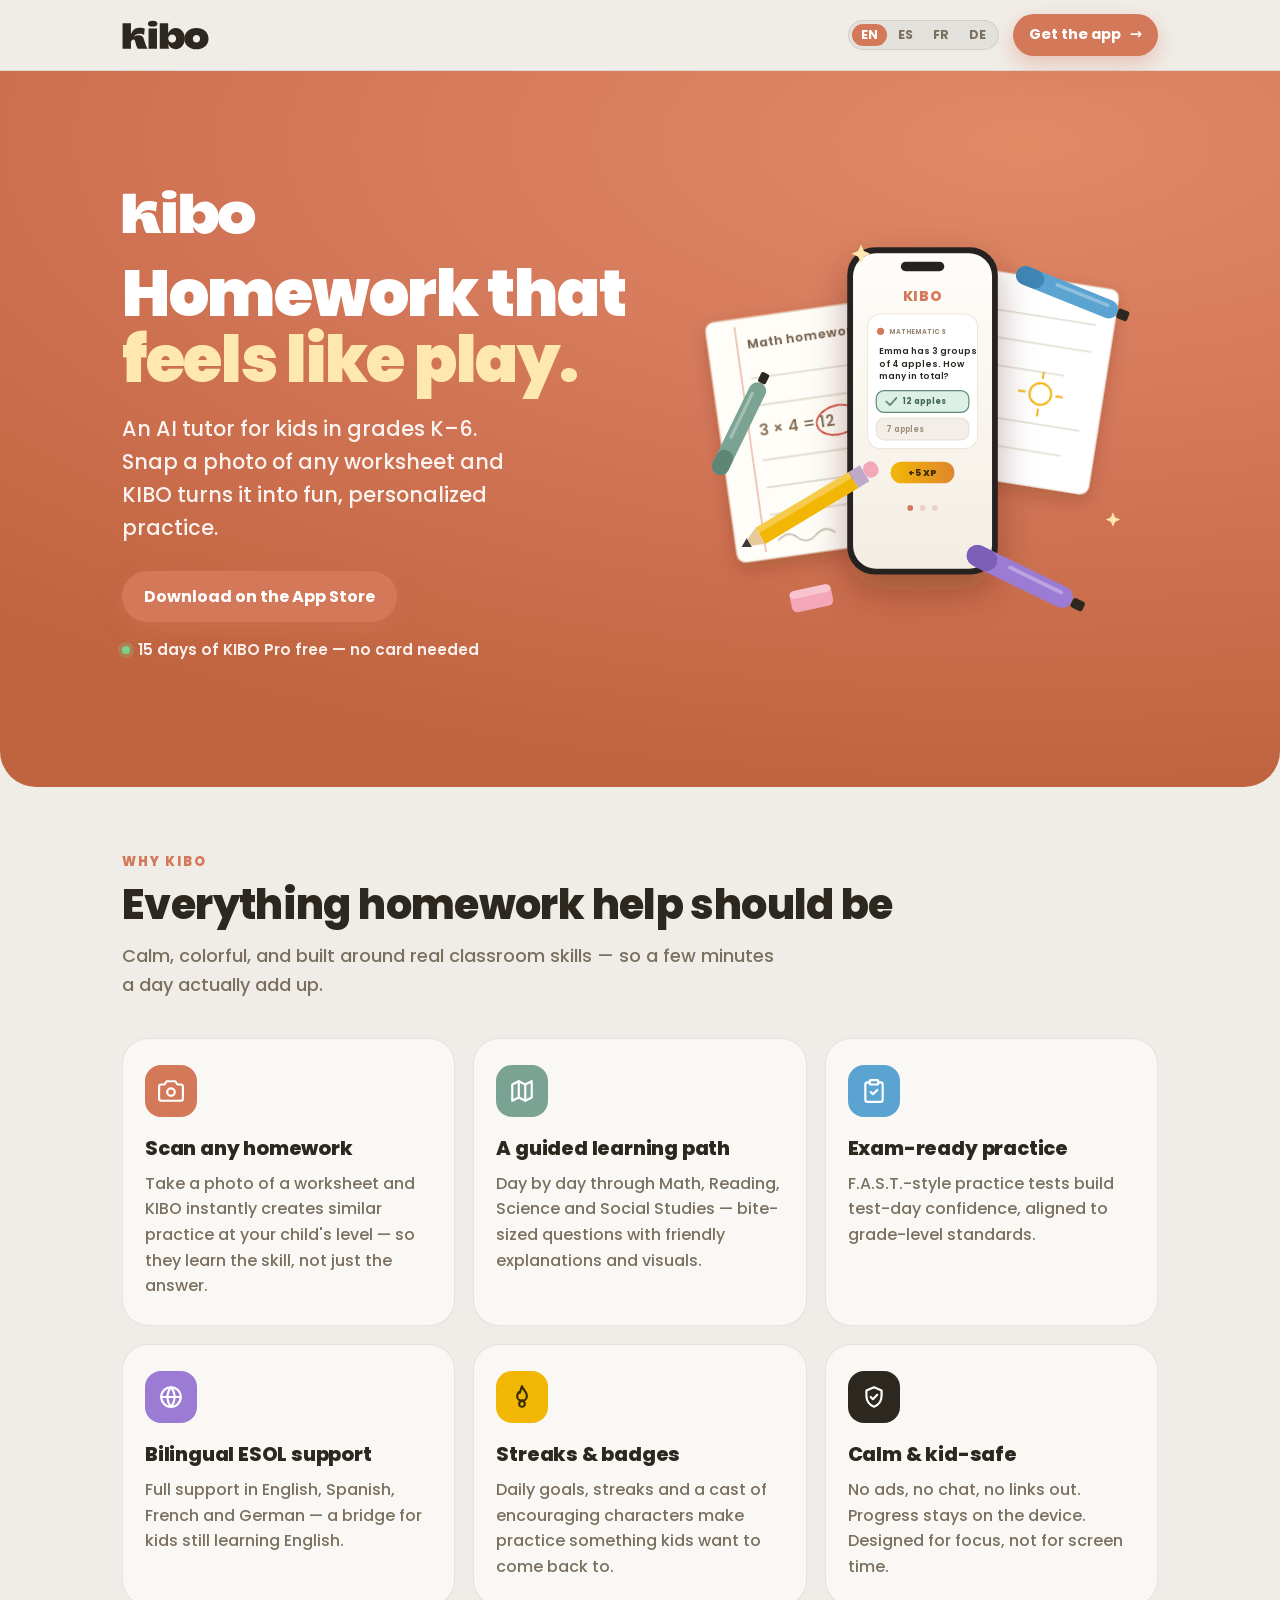
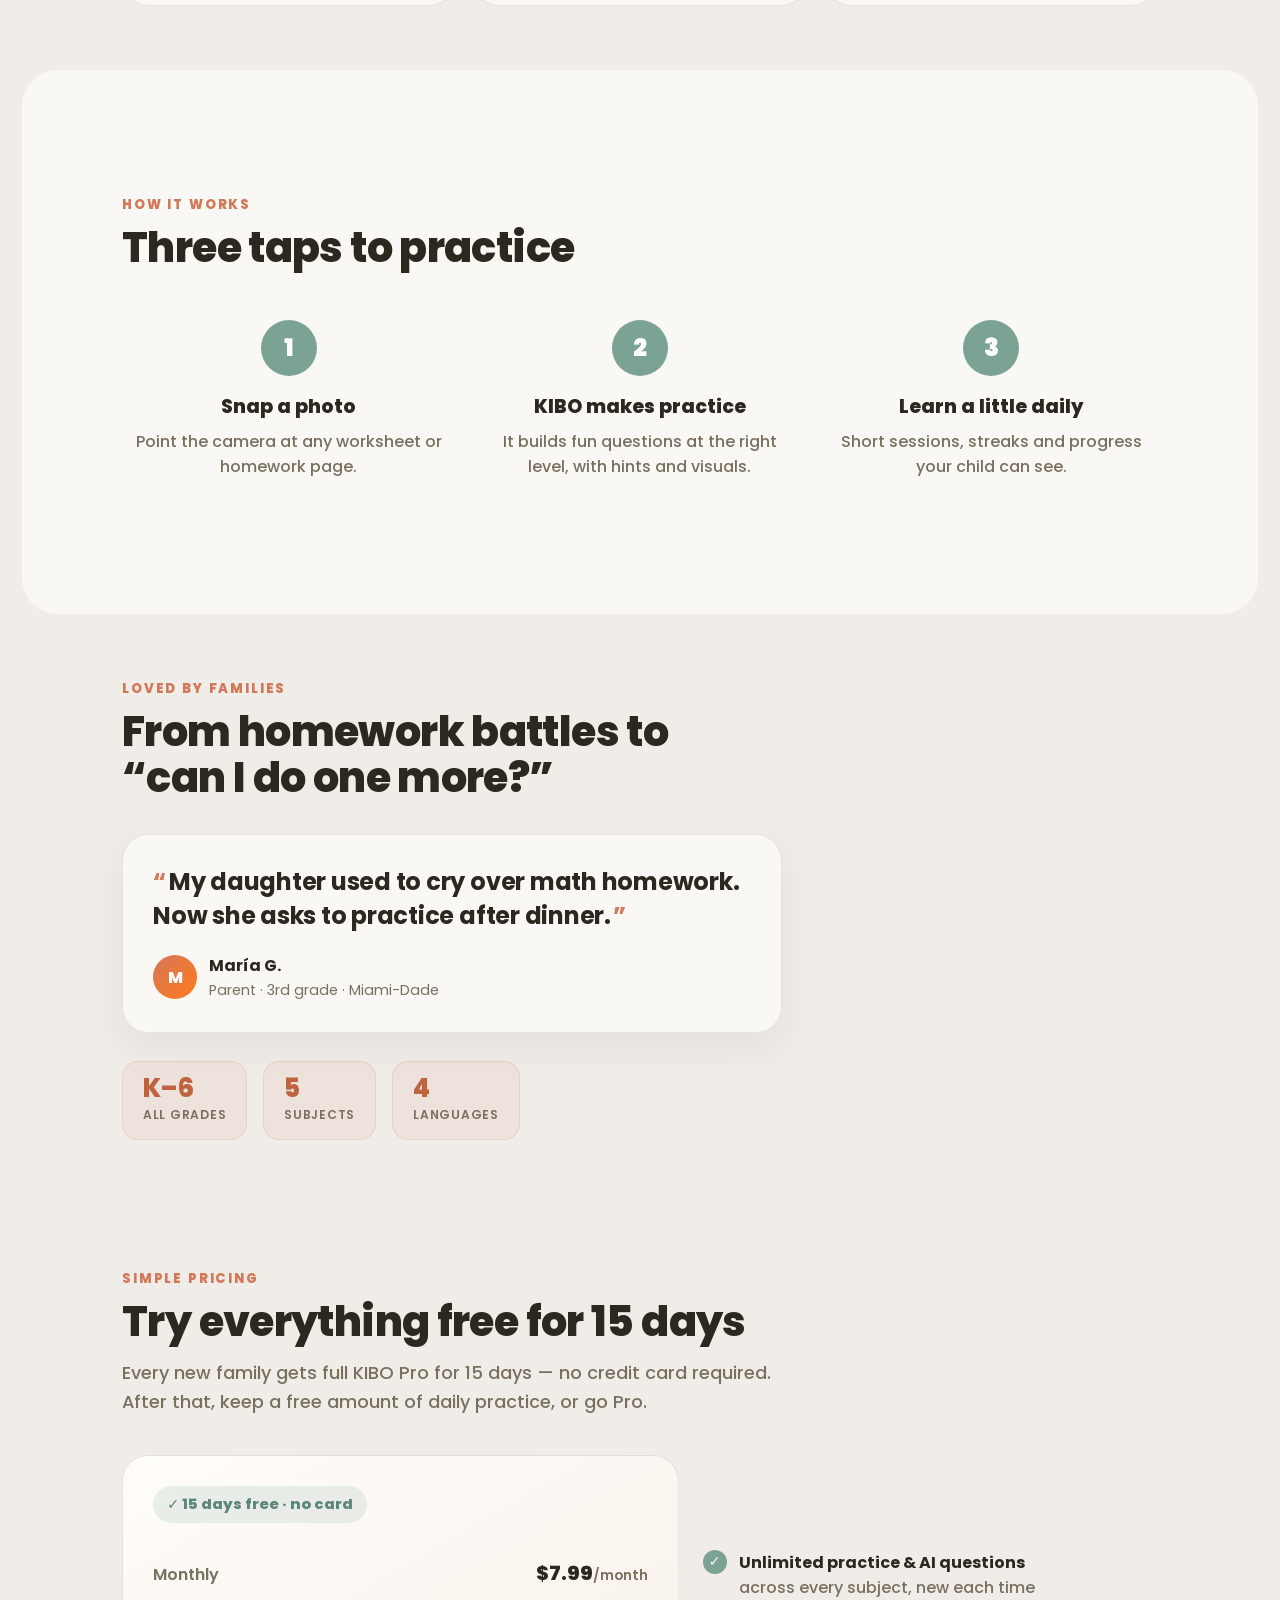
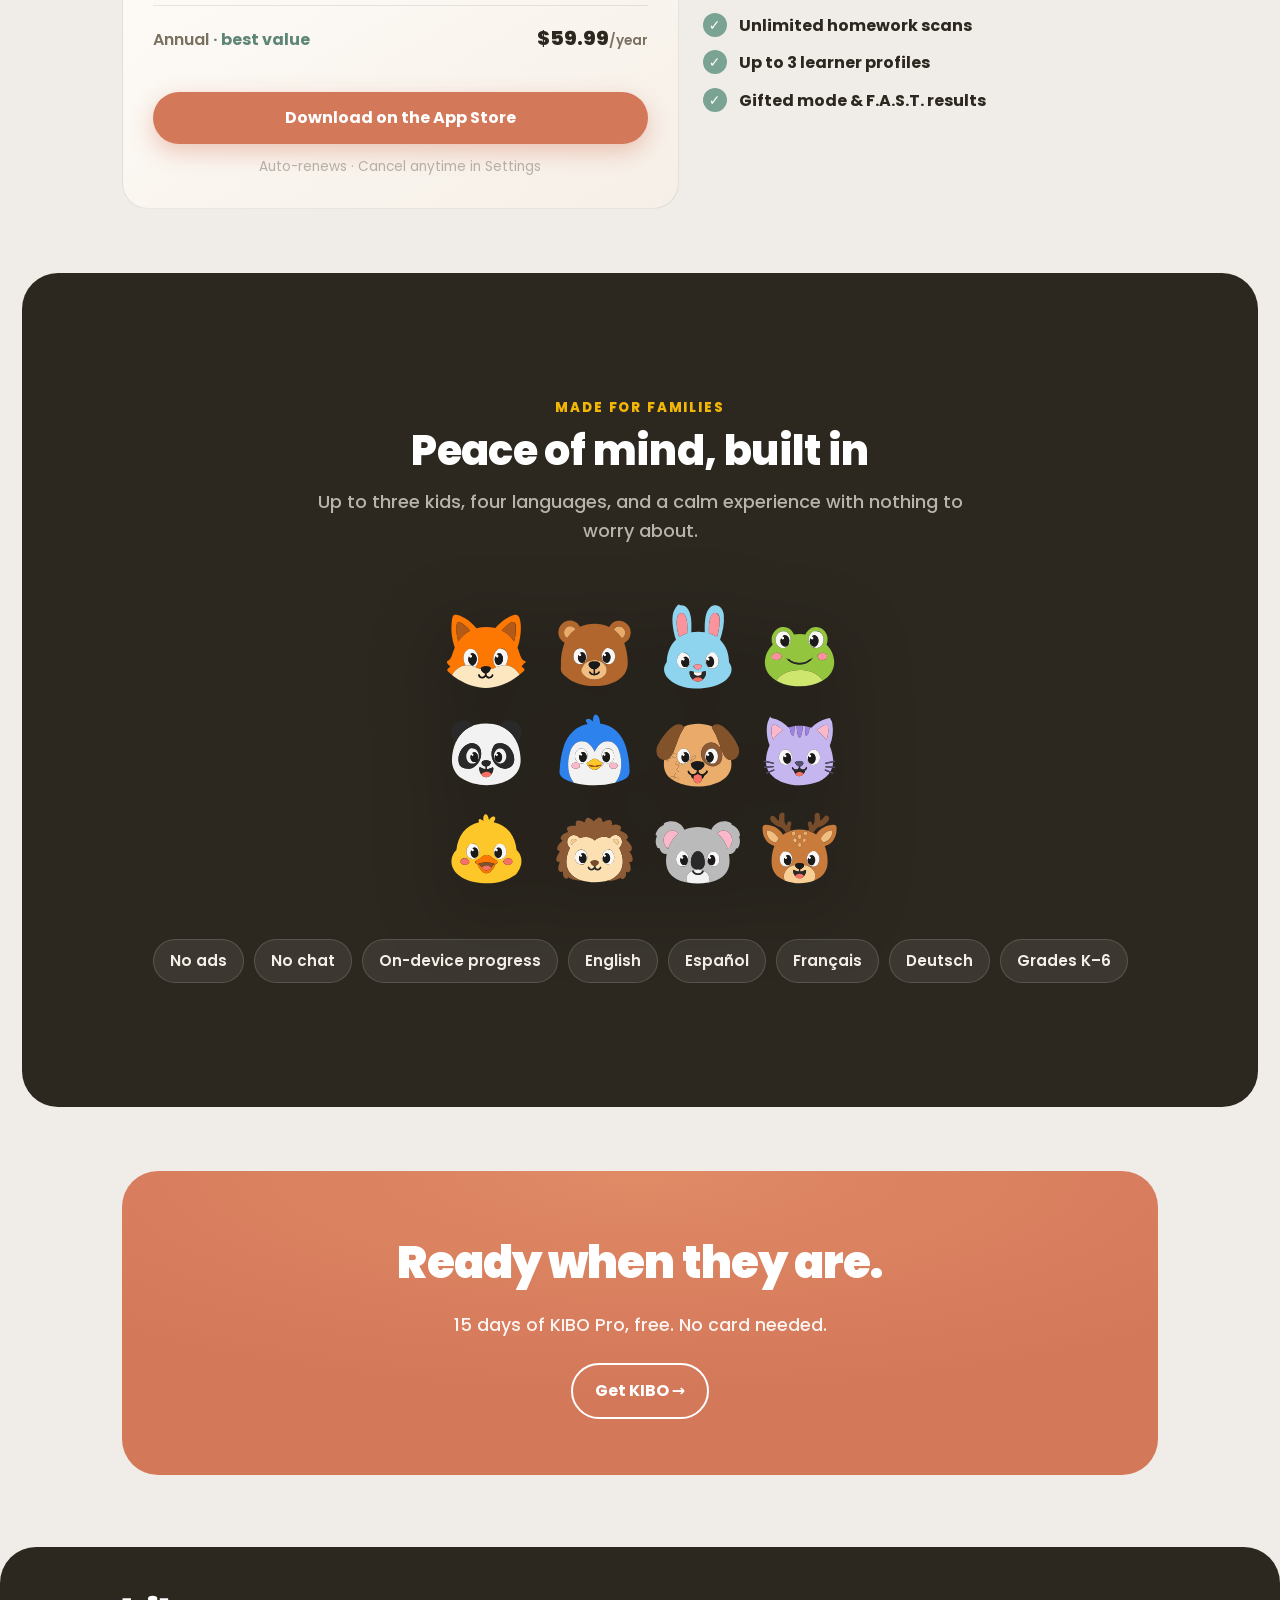
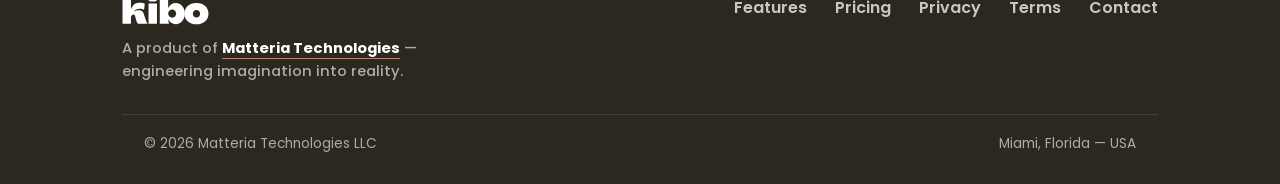
==== commit 4c544ce7: "Add files via upload" ====
--- a/kibo/index.html
+++ b/kibo/index.html
@@ -34,6 +34,11 @@
   .nav-in{max-width:1080px;margin:0 auto;padding:14px 22px;display:flex;align-items:center;justify-content:space-between}
   .nav .logo{height:30px}
   .nav .logo img{height:100%}
+  .nav-right{display:flex;align-items:center;gap:14px}
+  .lang-switch{display:flex;gap:2px;background:rgba(44,40,32,.06);border:1px solid var(--line);border-radius:999px;padding:3px}
+  .lang-switch button{border:none;background:none;cursor:pointer;font-family:inherit;font-weight:700;font-size:.78rem;color:var(--mid);padding:5px 9px;border-radius:999px;line-height:1;transition:background .15s ease,color .15s ease}
+  .lang-switch button:hover{color:var(--ink)}
+  .lang-switch button.on{background:var(--terra);color:#fff}
   .btn{display:inline-flex;align-items:center;gap:9px;font-weight:700;font-size:1rem;border-radius:999px;padding:13px 22px;cursor:pointer;border:none;transition:transform .15s ease, box-shadow .15s ease, background .15s ease}
   .btn:active{transform:scale(.97)}
   .btn-primary{background:var(--terra);color:#fff;box-shadow:0 8px 22px rgba(212,120,90,.38)}
@@ -81,6 +86,21 @@
   .step h3{font-weight:800;font-size:1.2rem}
   .step p{color:var(--mid);font-weight:500;margin-top:6px}
 
+  /* Loved by families */
+  .loved .h2{max-width:20ch}
+  .testi{margin-top:32px;background:var(--card);border:1px solid var(--line);border-radius:var(--r);padding:30px;box-shadow:0 16px 40px rgba(44,40,32,.06);max-width:660px}
+  .quote{font-size:clamp(1.2rem,2.4vw,1.5rem);font-weight:700;line-height:1.42;letter-spacing:-.01em}
+  .quote::before{content:"\201C";color:var(--terra);margin-right:3px}
+  .quote::after{content:"\201D";color:var(--terra);margin-left:2px}
+  .who{display:flex;align-items:center;gap:12px;margin-top:20px}
+  .ava{width:44px;height:44px;border-radius:50%;background:linear-gradient(135deg,var(--terra),#FF7A1A);color:#fff;font-weight:800;display:grid;place-items:center;flex-shrink:0}
+  .who-name{font-weight:700}
+  .who-role{color:var(--mid);font-size:.9rem}
+  .stats{display:flex;gap:16px;flex-wrap:wrap;margin-top:28px}
+  .stat{background:rgba(212,120,90,.08);border:1px solid rgba(212,120,90,.18);border-radius:16px;padding:14px 20px}
+  .sn{font-size:1.6rem;font-weight:800;color:var(--terra-deep);letter-spacing:-.02em;line-height:1}
+  .sl{font-size:.76rem;color:var(--mid);font-weight:600;text-transform:uppercase;letter-spacing:.06em;margin-top:4px}
+
   /* Pricing */
   .price-wrap{display:grid;grid-template-columns:1.1fr .9fr;gap:24px;align-items:center;margin-top:38px}
   .price-card{background:linear-gradient(150deg,#FFFDFA,#F6EFE7);border:1px solid var(--line);border-radius:var(--r);padding:30px}
@@ -140,7 +160,15 @@
 <header class="nav">
   <div class="nav-in">
     <a class="logo" href="/kibo" aria-label="KIBO"><img src="/kibo/assets/kibo-logo-ink.svg" alt="KIBO"/></a>
-    <a class="btn btn-primary btn-sm" href="#get"><span class="cta-text">Get the app</span><span aria-hidden="true">→</span></a>
+    <div class="nav-right">
+      <div class="lang-switch" role="group" aria-label="Language">
+        <button type="button" data-lang="en">EN</button>
+        <button type="button" data-lang="es">ES</button>
+        <button type="button" data-lang="fr">FR</button>
+        <button type="button" data-lang="de">DE</button>
+      </div>
+      <a class="btn btn-primary btn-sm" href="#get"><span class="cta-text" data-i18n="nav_cta">Get the app</span><span aria-hidden="true">→</span></a>
+    </div>
   </div>
 </header>
 
@@ -149,12 +177,12 @@
   <div class="hero-in">
     <div>
       <img class="hero-logo" src="/kibo/assets/kibo-logo.svg" alt="KIBO"/>
-      <h1>Homework that <em>feels like play.</em></h1>
-      <p class="sub">An AI tutor for kids in grades K–6. Snap a photo of any worksheet and KIBO turns it into fun, personalized practice.</p>
+      <h1 data-i18n="hero_h1">Homework that <em>feels like play.</em></h1>
+      <p class="sub" data-i18n="hero_sub">An AI tutor for kids in grades K–6. Snap a photo of any worksheet and KIBO turns it into fun, personalized practice.</p>
       <div class="hero-cta">
-        <a class="btn btn-primary" href="#get">Download on the App Store</a>
-      </div>
-      <div class="trial-note"><span class="dot"></span>15 days of KIBO Pro free — no card needed</div>
+        <a class="btn btn-primary" href="#get" data-i18n="dl_appstore">Download on the App Store</a>
+      </div>
+      <div class="trial-note"><span class="dot"></span><span data-i18n="hero_trial">15 days of KIBO Pro free — no card needed</span></div>
     </div>
     <div class="hero-art">
       <svg class="kibo-mockup" viewBox="0 0 660 620" role="img"
@@ -307,39 +335,39 @@
 <!-- Value props -->
 <section id="features">
   <div class="wrap">
-    <div class="eyebrow">Why KIBO</div>
-    <h2 class="h2">Everything homework help should be</h2>
-    <p class="lead">Calm, colorful, and built around real classroom skills — so a few minutes a day actually add up.</p>
+    <div class="eyebrow" data-i18n="feat_eyebrow">Why KIBO</div>
+    <h2 class="h2" data-i18n="feat_h2">Everything homework help should be</h2>
+    <p class="lead" data-i18n="feat_lead">Calm, colorful, and built around real classroom skills — so a few minutes a day actually add up.</p>
     <div class="cards">
       <div class="vcard">
         <div class="ico" style="background:var(--terra)"><svg viewBox="0 0 24 24" width="26" height="26" fill="none" stroke="currentColor" stroke-width="2" stroke-linecap="round" stroke-linejoin="round"><path d="M23 19a2 2 0 0 1-2 2H3a2 2 0 0 1-2-2V8a2 2 0 0 1 2-2h3l2-3h8l2 3h3a2 2 0 0 1 2 2z"/><circle cx="12" cy="13" r="3.5"/></svg></div>
-        <h3>Scan any homework</h3>
-        <p>Take a photo of a worksheet and KIBO instantly creates similar practice at your child's level — so they learn the skill, not just the answer.</p>
+        <h3 data-i18n="f1_t">Scan any homework</h3>
+        <p data-i18n="f1_d">Take a photo of a worksheet and KIBO instantly creates similar practice at your child's level — so they learn the skill, not just the answer.</p>
       </div>
       <div class="vcard">
         <div class="ico" style="background:var(--sage)"><svg viewBox="0 0 24 24" width="26" height="26" fill="none" stroke="currentColor" stroke-width="2" stroke-linecap="round" stroke-linejoin="round"><polygon points="3 6 9 3 15 6 21 3 21 18 15 21 9 18 3 21"/><line x1="9" y1="3" x2="9" y2="18"/><line x1="15" y1="6" x2="15" y2="21"/></svg></div>
-        <h3>A guided learning path</h3>
-        <p>Day by day through Math, Reading, Science and Social Studies — bite-sized questions with friendly explanations and visuals.</p>
+        <h3 data-i18n="f2_t">A guided learning path</h3>
+        <p data-i18n="f2_d">Day by day through Math, Reading, Science and Social Studies — bite-sized questions with friendly explanations and visuals.</p>
       </div>
       <div class="vcard">
         <div class="ico" style="background:var(--sky)"><svg viewBox="0 0 24 24" width="26" height="26" fill="none" stroke="currentColor" stroke-width="2" stroke-linecap="round" stroke-linejoin="round"><path d="M8 4H6a2 2 0 0 0-2 2v14a2 2 0 0 0 2 2h12a2 2 0 0 0 2-2V6a2 2 0 0 0-2-2h-2"/><rect x="8" y="2" width="8" height="4" rx="1"/><path d="M9 13l2 2 4-4"/></svg></div>
-        <h3>Exam-ready practice</h3>
-        <p>F.A.S.T.-style practice tests build test-day confidence, aligned to grade-level standards.</p>
+        <h3 data-i18n="f3_t">Exam-ready practice</h3>
+        <p data-i18n="f3_d">F.A.S.T.-style practice tests build test-day confidence, aligned to grade-level standards.</p>
       </div>
       <div class="vcard">
         <div class="ico" style="background:#9B7BD4"><svg viewBox="0 0 24 24" width="26" height="26" fill="none" stroke="currentColor" stroke-width="2" stroke-linecap="round" stroke-linejoin="round"><circle cx="12" cy="12" r="9"/><line x1="3" y1="12" x2="21" y2="12"/><path d="M12 3a14 14 0 0 1 0 18 14 14 0 0 1 0-18z"/></svg></div>
-        <h3>Bilingual ESOL support</h3>
-        <p>Full support in English, Spanish, French and German — a bridge for kids still learning English.</p>
+        <h3 data-i18n="f4_t">Bilingual ESOL support</h3>
+        <p data-i18n="f4_d">Full support in English, Spanish, French and German — a bridge for kids still learning English.</p>
       </div>
       <div class="vcard">
         <div class="ico" style="background:var(--sun);color:#3a2e00"><svg viewBox="0 0 24 24" width="26" height="26" fill="none" stroke="currentColor" stroke-width="2" stroke-linecap="round" stroke-linejoin="round"><path d="M12 2c.8 3.5 4.5 4.8 4.5 9a4.5 4.5 0 0 1-9 0c0-1.6.8-2.7 1.6-3.5C10.5 9.5 10 6.5 12 2z"/><path d="M12 21a2.6 2.6 0 0 0 2.6-2.6c0-1.6-2.6-3.4-2.6-3.4s-2.6 1.8-2.6 3.4A2.6 2.6 0 0 0 12 21z"/></svg></div>
-        <h3>Streaks &amp; badges</h3>
-        <p>Daily goals, streaks and a cast of encouraging characters make practice something kids want to come back to.</p>
+        <h3 data-i18n="f5_t">Streaks &amp; badges</h3>
+        <p data-i18n="f5_d">Daily goals, streaks and a cast of encouraging characters make practice something kids want to come back to.</p>
       </div>
       <div class="vcard">
         <div class="ico" style="background:#2C2820"><svg viewBox="0 0 24 24" width="26" height="26" fill="none" stroke="currentColor" stroke-width="2" stroke-linecap="round" stroke-linejoin="round"><path d="M12 3l7 3v5c0 4.5-3 8.4-7 10-4-1.6-7-5.5-7-10V6z"/><path d="M9 12l2 2 4-4"/></svg></div>
-        <h3>Calm &amp; kid-safe</h3>
-        <p>No ads, no chat, no links out. Progress stays on the device. Designed for focus, not for screen time.</p>
+        <h3 data-i18n="f6_t">Calm &amp; kid-safe</h3>
+        <p data-i18n="f6_d">No ads, no chat, no links out. Progress stays on the device. Designed for focus, not for screen time.</p>
       </div>
     </div>
   </div>
@@ -348,12 +376,35 @@
 <!-- How it works -->
 <section class="how">
   <div class="wrap" style="padding-top:60px;padding-bottom:60px">
-    <div class="eyebrow">How it works</div>
-    <h2 class="h2">Three taps to practice</h2>
+    <div class="eyebrow" data-i18n="how_eyebrow">How it works</div>
+    <h2 class="h2" data-i18n="how_h2">Three taps to practice</h2>
     <div class="steps">
-      <div class="step"><div class="num">1</div><h3>Snap a photo</h3><p>Point the camera at any worksheet or homework page.</p></div>
-      <div class="step"><div class="num">2</div><h3>KIBO makes practice</h3><p>It builds fun questions at the right level, with hints and visuals.</p></div>
-      <div class="step"><div class="num">3</div><h3>Learn a little daily</h3><p>Short sessions, streaks and progress your child can see.</p></div>
+      <div class="step"><div class="num">1</div><h3 data-i18n="s1_t">Snap a photo</h3><p data-i18n="s1_d">Point the camera at any worksheet or homework page.</p></div>
+      <div class="step"><div class="num">2</div><h3 data-i18n="s2_t">KIBO makes practice</h3><p data-i18n="s2_d">It builds fun questions at the right level, with hints and visuals.</p></div>
+      <div class="step"><div class="num">3</div><h3 data-i18n="s3_t">Learn a little daily</h3><p data-i18n="s3_d">Short sessions, streaks and progress your child can see.</p></div>
+    </div>
+  </div>
+</section>
+
+<!-- Loved by families -->
+<section class="loved">
+  <div class="wrap">
+    <div class="eyebrow" data-i18n="loved_eyebrow">Loved by families</div>
+    <h2 class="h2" data-i18n="loved_h2">From homework battles to &ldquo;can I do one more?&rdquo;</h2>
+    <div class="testi">
+      <blockquote class="quote" data-i18n="loved_quote">My daughter used to cry over math homework. Now she asks to practice after dinner.</blockquote>
+      <div class="who">
+        <div class="ava">M</div>
+        <div>
+          <div class="who-name">María G.</div>
+          <div class="who-role" data-i18n="loved_role">Parent · 3rd grade · Miami-Dade</div>
+        </div>
+      </div>
+    </div>
+    <div class="stats">
+      <div class="stat"><div class="sn">K–6</div><div class="sl" data-i18n="stat1_l">All grades</div></div>
+      <div class="stat"><div class="sn">5</div><div class="sl" data-i18n="stat2_l">Subjects</div></div>
+      <div class="stat"><div class="sn">4</div><div class="sl" data-i18n="stat3_l">Languages</div></div>
     </div>
   </div>
 </section>
@@ -361,24 +412,24 @@
 <!-- Pricing / trial -->
 <section id="get">
   <div class="wrap">
-    <div class="eyebrow">Simple pricing</div>
-    <h2 class="h2">Try everything free for 15 days</h2>
-    <p class="lead">Every new family gets full KIBO Pro for 15 days — no credit card required. After that, keep a free amount of daily practice, or go Pro.</p>
+    <div class="eyebrow" data-i18n="price_eyebrow">Simple pricing</div>
+    <h2 class="h2" data-i18n="price_h2">Try everything free for 15 days</h2>
+    <p class="lead" data-i18n="price_lead">Every new family gets full KIBO Pro for 15 days — no credit card required. After that, keep a free amount of daily practice, or go Pro.</p>
     <div class="price-wrap">
       <div class="price-card">
-        <span class="free">✓ 15 days free · no card</span>
+        <span class="free" data-i18n="price_free">✓ 15 days free · no card</span>
         <div style="margin-top:18px">
-          <div class="price-row"><span class="k">Monthly</span><span class="v">$7.99<small>/month</small></span></div>
-          <div class="price-row"><span class="k">Annual <strong style="color:var(--sage-deep)">· best value</strong></span><span class="v">$59.99<small>/year</small></span></div>
+          <div class="price-row"><span class="k" data-i18n="price_monthly">Monthly</span><span class="v">$7.99<small data-i18n="per_month">/month</small></span></div>
+          <div class="price-row"><span class="k" data-i18n="price_annual">Annual <strong style="color:var(--sage-deep)">· best value</strong></span><span class="v">$59.99<small data-i18n="per_year">/year</small></span></div>
         </div>
-        <a class="btn btn-primary" style="width:100%;justify-content:center;margin-top:22px" href="https://apps.apple.com/app/kibo/id0000000000">Download on the App Store</a>
-        <p style="text-align:center;color:var(--faint);font-size:.85rem;margin-top:12px">Auto-renews · Cancel anytime in Settings</p>
+        <a class="btn btn-primary" style="width:100%;justify-content:center;margin-top:22px" href="https://apps.apple.com/app/kibo/id0000000000" data-i18n="dl_appstore">Download on the App Store</a>
+        <p style="text-align:center;color:var(--faint);font-size:.85rem;margin-top:12px" data-i18n="price_autoren">Auto-renews · Cancel anytime in Settings</p>
       </div>
       <ul class="price-list">
-        <li><span class="ck">✓</span><div><strong>Unlimited practice &amp; AI questions</strong><br/><span style="color:var(--mid)">across every subject, new each time</span></div></li>
-        <li><span class="ck">✓</span><div><strong>Unlimited homework scans</strong></div></li>
-        <li><span class="ck">✓</span><div><strong>Up to 3 learner profiles</strong></div></li>
-        <li><span class="ck">✓</span><div><strong>Gifted mode &amp; F.A.S.T. results</strong></div></li>
+        <li><span class="ck">✓</span><div><strong data-i18n="pl1_t">Unlimited practice &amp; AI questions</strong><br/><span style="color:var(--mid)" data-i18n="pl1_s">across every subject, new each time</span></div></li>
+        <li><span class="ck">✓</span><div><strong data-i18n="pl2">Unlimited homework scans</strong></div></li>
+        <li><span class="ck">✓</span><div><strong data-i18n="pl3">Up to 3 learner profiles</strong></div></li>
+        <li><span class="ck">✓</span><div><strong data-i18n="pl4">Gifted mode &amp; F.A.S.T. results</strong></div></li>
       </ul>
     </div>
   </div>
@@ -387,19 +438,19 @@
 <!-- Families band -->
 <section class="fam">
   <div class="wrap" style="padding-top:60px;padding-bottom:60px">
-    <div class="eyebrow" style="color:#F2B705">Made for families</div>
-    <h2 class="h2">Peace of mind, built in</h2>
-    <p class="lead">Up to three kids, four languages, and a calm experience with nothing to worry about.</p>
+    <div class="eyebrow" style="color:#F2B705" data-i18n="fam_eyebrow">Made for families</div>
+    <h2 class="h2" data-i18n="fam_h2">Peace of mind, built in</h2>
+    <p class="lead" data-i18n="fam_lead">Up to three kids, four languages, and a calm experience with nothing to worry about.</p>
     <img class="fam-friends" src="/kibo/assets/kibo-friends.svg" alt="The KIBO characters" loading="lazy"/>
     <div class="chips">
-      <span class="chip">No ads</span>
-      <span class="chip">No chat</span>
-      <span class="chip">On-device progress</span>
+      <span class="chip" data-i18n="chip1">No ads</span>
+      <span class="chip" data-i18n="chip2">No chat</span>
+      <span class="chip" data-i18n="chip3">On-device progress</span>
       <span class="chip">English</span>
       <span class="chip">Español</span>
       <span class="chip">Français</span>
       <span class="chip">Deutsch</span>
-      <span class="chip">Grades K–6</span>
+      <span class="chip" data-i18n="chip_grades">Grades K–6</span>
     </div>
   </div>
 </section>
@@ -408,9 +459,9 @@
 <section class="cta-band">
   <div class="wrap">
     <div class="box">
-      <h2>Ready when they are.</h2>
-      <p>15 days of KIBO Pro, free. No card needed.</p>
-      <a class="btn btn-ghost" style="border-color:#fff;color:#fff" href="https://apps.apple.com/app/kibo/id0000000000">Get KIBO →</a>
+      <h2 data-i18n="cta_h2">Ready when they are.</h2>
+      <p data-i18n="cta_p">15 days of KIBO Pro, free. No card needed.</p>
+      <a class="btn btn-ghost" style="border-color:#fff;color:#fff" href="https://apps.apple.com/app/kibo/id0000000000" data-i18n="cta_btn">Get KIBO →</a>
     </div>
   </div>
 </section>
@@ -421,14 +472,14 @@
     <div class="footer-top">
       <div>
         <a class="logo" href="/kibo" aria-label="KIBO"><img src="/kibo/assets/kibo-logo.svg" alt="KIBO"/></a>
-        <div class="by">A product of <a href="/">Matteria Technologies</a> — engineering imagination into reality.</div>
+        <div class="by" data-i18n="foot_by">A product of <a href="/">Matteria Technologies</a> — engineering imagination into reality.</div>
       </div>
       <nav>
-        <a href="#features">Features</a>
-        <a href="#get">Pricing</a>
-        <a href="/kibo/privacy">Privacy</a>
-        <a href="/kibo/terms">Terms</a>
-        <a href="mailto:hello@matteriatech.com">Contact</a>
+        <a href="#features" data-i18n="foot_features">Features</a>
+        <a href="#get" data-i18n="foot_pricing">Pricing</a>
+        <a href="/kibo/privacy" data-i18n="foot_privacy">Privacy</a>
+        <a href="/kibo/terms" data-i18n="foot_terms">Terms</a>
+        <a href="mailto:hello@matteriatech.com" data-i18n="foot_contact">Contact</a>
       </nav>
     </div>
     <div class="footer-base">
@@ -438,5 +489,255 @@
   </div>
 </footer>
 
+<script>
+(function(){
+  var I18N = {
+    en: {
+      nav_cta:"Get the app",
+      hero_h1:"Homework that <em>feels like play.</em>",
+      hero_sub:"An AI tutor for kids in grades K–6. Snap a photo of any worksheet and KIBO turns it into fun, personalized practice.",
+      dl_appstore:"Download on the App Store",
+      hero_trial:"15 days of KIBO Pro free — no card needed",
+      feat_eyebrow:"Why KIBO",
+      feat_h2:"Everything homework help should be",
+      feat_lead:"Calm, colorful, and built around real classroom skills — so a few minutes a day actually add up.",
+      f1_t:"Scan any homework",
+      f1_d:"Take a photo of a worksheet and KIBO instantly creates similar practice at your child's level — so they learn the skill, not just the answer.",
+      f2_t:"A guided learning path",
+      f2_d:"Day by day through Math, Reading, Science and Social Studies — bite-sized questions with friendly explanations and visuals.",
+      f3_t:"Exam-ready practice",
+      f3_d:"F.A.S.T.-style practice tests build test-day confidence, aligned to grade-level standards.",
+      f4_t:"Bilingual ESOL support",
+      f4_d:"Full support in English, Spanish, French and German — a bridge for kids still learning English.",
+      f5_t:"Streaks &amp; badges",
+      f5_d:"Daily goals, streaks and a cast of encouraging characters make practice something kids want to come back to.",
+      f6_t:"Calm &amp; kid-safe",
+      f6_d:"No ads, no chat, no links out. Progress stays on the device. Designed for focus, not for screen time.",
+      how_eyebrow:"How it works",
+      how_h2:"Three taps to practice",
+      s1_t:"Snap a photo", s1_d:"Point the camera at any worksheet or homework page.",
+      s2_t:"KIBO makes practice", s2_d:"It builds fun questions at the right level, with hints and visuals.",
+      s3_t:"Learn a little daily", s3_d:"Short sessions, streaks and progress your child can see.",
+      loved_eyebrow:"Loved by families",
+      loved_h2:"From homework battles to &ldquo;can I do one more?&rdquo;",
+      loved_quote:"My daughter used to cry over math homework. Now she asks to practice after dinner.",
+      loved_role:"Parent · 3rd grade · Miami-Dade",
+      stat1_l:"All grades", stat2_l:"Subjects", stat3_l:"Languages",
+      price_eyebrow:"Simple pricing",
+      price_h2:"Try everything free for 15 days",
+      price_lead:"Every new family gets full KIBO Pro for 15 days — no credit card required. After that, keep a free amount of daily practice, or go Pro.",
+      price_free:"✓ 15 days free · no card",
+      price_monthly:"Monthly",
+      price_annual:"Annual <strong style='color:var(--sage-deep)'>· best value</strong>",
+      per_month:"/month", per_year:"/year",
+      price_autoren:"Auto-renews · Cancel anytime in Settings",
+      pl1_t:"Unlimited practice &amp; AI questions", pl1_s:"across every subject, new each time",
+      pl2:"Unlimited homework scans",
+      pl3:"Up to 3 learner profiles",
+      pl4:"Gifted mode &amp; F.A.S.T. results",
+      fam_eyebrow:"Made for families",
+      fam_h2:"Peace of mind, built in",
+      fam_lead:"Up to three kids, four languages, and a calm experience with nothing to worry about.",
+      chip1:"No ads", chip2:"No chat", chip3:"On-device progress", chip_grades:"Grades K–6",
+      cta_h2:"Ready when they are.",
+      cta_p:"15 days of KIBO Pro, free. No card needed.",
+      cta_btn:"Get KIBO →",
+      foot_by:"A product of <a href='/'>Matteria Technologies</a> — engineering imagination into reality.",
+      foot_features:"Features", foot_pricing:"Pricing", foot_privacy:"Privacy", foot_terms:"Terms", foot_contact:"Contact",
+      _title:"KIBO — Homework feels like play"
+    },
+    es: {
+      nav_cta:"Descargar la app",
+      hero_h1:"Tareas que <em>parecen un juego.</em>",
+      hero_sub:"Un tutor con IA para niños de K–6. Haz una foto de cualquier ficha y KIBO la convierte en práctica divertida y personalizada.",
+      dl_appstore:"Descargar en el App Store",
+      hero_trial:"15 días de KIBO Pro gratis — sin tarjeta",
+      feat_eyebrow:"Por qué KIBO",
+      feat_h2:"Todo lo que la ayuda con las tareas debería ser",
+      feat_lead:"Tranquila, colorida y basada en las destrezas reales del aula — para que unos minutos al día sí sumen.",
+      f1_t:"Escanea cualquier tarea",
+      f1_d:"Haz una foto de una ficha y KIBO crea al instante práctica similar al nivel de tu hijo — para que aprenda la destreza, no solo la respuesta.",
+      f2_t:"Una ruta de aprendizaje guiada",
+      f2_d:"Día a día por Matemáticas, Lectura, Ciencias y Estudios Sociales — preguntas breves con explicaciones amables y elementos visuales.",
+      f3_t:"Práctica lista para el examen",
+      f3_d:"Exámenes de práctica estilo F.A.S.T. dan confianza para el día del examen, alineados con los estándares del grado.",
+      f4_t:"Apoyo ESOL bilingüe",
+      f4_d:"Apoyo completo en inglés, español, francés y alemán — un puente para los niños que aún aprenden inglés.",
+      f5_t:"Rachas y medallas",
+      f5_d:"Metas diarias, rachas y un elenco de personajes alentadores hacen que practicar sea algo a lo que los niños quieren volver.",
+      f6_t:"Tranquila y segura para niños",
+      f6_d:"Sin anuncios, sin chat, sin enlaces externos. El progreso se queda en el dispositivo. Diseñada para concentrarse, no para el tiempo de pantalla.",
+      how_eyebrow:"Cómo funciona",
+      how_h2:"Tres toques para practicar",
+      s1_t:"Haz una foto", s1_d:"Apunta la cámara a cualquier ficha o página de tarea.",
+      s2_t:"KIBO crea la práctica", s2_d:"Crea preguntas divertidas al nivel adecuado, con pistas y elementos visuales.",
+      s3_t:"Aprende un poco cada día", s3_d:"Sesiones cortas, rachas y un progreso que tu hijo puede ver.",
+      loved_eyebrow:"Las familias lo adoran",
+      loved_h2:"De las peleas por la tarea a &ldquo;¿puedo hacer una más?&rdquo;",
+      loved_quote:"Mi hija lloraba con la tarea de mates. Ahora pide practicar después de cenar.",
+      loved_role:"Madre · 3.º grado · Miami-Dade",
+      stat1_l:"Todos los grados", stat2_l:"Materias", stat3_l:"Idiomas",
+      price_eyebrow:"Precios sencillos",
+      price_h2:"Prueba todo gratis 15 días",
+      price_lead:"Cada familia nueva obtiene KIBO Pro completo durante 15 días — sin tarjeta. Después, conserva una cantidad gratuita de práctica diaria o pásate a Pro.",
+      price_free:"✓ 15 días gratis · sin tarjeta",
+      price_monthly:"Mensual",
+      price_annual:"Anual <strong style='color:var(--sage-deep)'>· mejor valor</strong>",
+      per_month:"/mes", per_year:"/año",
+      price_autoren:"Renovación automática · Cancela cuando quieras en Ajustes",
+      pl1_t:"Práctica y preguntas con IA ilimitadas", pl1_s:"en todas las materias, nuevas cada vez",
+      pl2:"Escaneos de tarea ilimitados",
+      pl3:"Hasta 3 perfiles de estudiante",
+      pl4:"Modo superdotados y resultados F.A.S.T.",
+      fam_eyebrow:"Hecho para familias",
+      fam_h2:"Tranquilidad, de serie",
+      fam_lead:"Hasta tres niños, cuatro idiomas y una experiencia tranquila sin nada de qué preocuparse.",
+      chip1:"Sin anuncios", chip2:"Sin chat", chip3:"Progreso en el dispositivo", chip_grades:"Grados K–6",
+      cta_h2:"Listo cuando ellos lo estén.",
+      cta_p:"15 días de KIBO Pro, gratis. Sin tarjeta.",
+      cta_btn:"Obtener KIBO →",
+      foot_by:"Un producto de <a href='/'>Matteria Technologies</a> — convertimos la imaginación en realidad.",
+      foot_features:"Funciones", foot_pricing:"Precios", foot_privacy:"Privacidad", foot_terms:"Términos", foot_contact:"Contacto",
+      _title:"KIBO — Las tareas se sienten como jugar"
+    },
+    fr: {
+      nav_cta:"Télécharger l'app",
+      hero_h1:"Les devoirs qui <em>deviennent un jeu.</em>",
+      hero_sub:"Un tuteur IA pour les enfants de la maternelle au CM2. Prends en photo n'importe quelle fiche et KIBO la transforme en exercices ludiques et personnalisés.",
+      dl_appstore:"Télécharger dans l'App Store",
+      hero_trial:"15 jours de KIBO Pro gratuits — sans carte",
+      feat_eyebrow:"Pourquoi KIBO",
+      feat_h2:"Tout ce que l'aide aux devoirs devrait être",
+      feat_lead:"Calme, colorée et fondée sur les compétences réelles de la classe — pour que quelques minutes par jour comptent vraiment.",
+      f1_t:"Scanne n'importe quel devoir",
+      f1_d:"Prends une fiche en photo et KIBO crée aussitôt des exercices similaires au niveau de ton enfant — pour qu'il apprenne la compétence, pas seulement la réponse.",
+      f2_t:"Un parcours d'apprentissage guidé",
+      f2_d:"Jour après jour en maths, lecture, sciences et histoire-géo — des questions courtes avec des explications bienveillantes et des visuels.",
+      f3_t:"Préparation aux examens",
+      f3_d:"Des tests d'entraînement de type F.A.S.T. renforcent la confiance le jour J, alignés sur les programmes du niveau.",
+      f4_t:"Soutien ESOL bilingue",
+      f4_d:"Prise en charge complète en anglais, espagnol, français et allemand — un pont pour les enfants qui apprennent encore l'anglais.",
+      f5_t:"Séries et badges",
+      f5_d:"Des objectifs quotidiens, des séries et une bande de personnages encourageants donnent envie aux enfants de revenir s'entraîner.",
+      f6_t:"Calme et sûre pour les enfants",
+      f6_d:"Pas de pub, pas de chat, pas de liens externes. La progression reste sur l'appareil. Conçue pour la concentration, pas pour le temps d'écran.",
+      how_eyebrow:"Comment ça marche",
+      how_h2:"Trois touches pour s'entraîner",
+      s1_t:"Prends une photo", s1_d:"Vise n'importe quelle fiche ou page de devoirs.",
+      s2_t:"KIBO crée les exercices", s2_d:"Il crée des questions amusantes au bon niveau, avec des indices et des visuels.",
+      s3_t:"Apprends un peu chaque jour", s3_d:"Des sessions courtes, des séries et des progrès visibles pour ton enfant.",
+      loved_eyebrow:"Adoré des familles",
+      loved_h2:"Des disputes pour les devoirs à &ldquo;j'en fais une de plus ?&rdquo;",
+      loved_quote:"Ma fille pleurait à cause des devoirs de maths. Maintenant elle demande à s'entraîner après le dîner.",
+      loved_role:"Parent · CE2 · Miami-Dade",
+      stat1_l:"Tous les niveaux", stat2_l:"Matières", stat3_l:"Langues",
+      price_eyebrow:"Tarifs simples",
+      price_h2:"Essaie tout gratuitement pendant 15 jours",
+      price_lead:"Chaque nouvelle famille profite de KIBO Pro complet pendant 15 jours — sans carte. Ensuite, garde une quantité gratuite d'exercices par jour, ou passe à Pro.",
+      price_free:"✓ 15 jours gratuits · sans carte",
+      price_monthly:"Mensuel",
+      price_annual:"Annuel <strong style='color:var(--sage-deep)'>· meilleure offre</strong>",
+      per_month:"/mois", per_year:"/an",
+      price_autoren:"Renouvellement auto · Annule quand tu veux dans Réglages",
+      pl1_t:"Exercices et questions IA illimités", pl1_s:"dans toutes les matières, nouvelles à chaque fois",
+      pl2:"Scans de devoirs illimités",
+      pl3:"Jusqu'à 3 profils d'élève",
+      pl4:"Mode surdoués et résultats F.A.S.T.",
+      fam_eyebrow:"Pensé pour les familles",
+      fam_h2:"La sérénité, intégrée",
+      fam_lead:"Jusqu'à trois enfants, quatre langues et une expérience apaisée, sans souci.",
+      chip1:"Sans pub", chip2:"Sans chat", chip3:"Progression sur l'appareil", chip_grades:"Niveaux K–6",
+      cta_h2:"Prêt quand ils le sont.",
+      cta_p:"15 jours de KIBO Pro, gratuits. Sans carte.",
+      cta_btn:"Obtenir KIBO →",
+      foot_by:"Un produit de <a href='/'>Matteria Technologies</a> — l'imagination devient réalité.",
+      foot_features:"Fonctions", foot_pricing:"Tarifs", foot_privacy:"Confidentialité", foot_terms:"Conditions", foot_contact:"Contact",
+      _title:"KIBO — Les devoirs deviennent un jeu"
+    },
+    de: {
+      nav_cta:"App holen",
+      hero_h1:"Hausaufgaben, die sich <em>wie Spielen anfühlen.</em>",
+      hero_sub:"Ein KI-Tutor für Kinder der Klassen K–6. Fotografiere ein beliebiges Arbeitsblatt und KIBO macht daraus spielerische, persönliche Übungen.",
+      dl_appstore:"Im App Store laden",
+      hero_trial:"15 Tage KIBO Pro gratis — keine Karte nötig",
+      feat_eyebrow:"Warum KIBO",
+      feat_h2:"Alles, was Hausaufgabenhilfe sein sollte",
+      feat_lead:"Ruhig, bunt und an echten Lerninhalten der Schule orientiert — damit ein paar Minuten am Tag wirklich etwas bringen.",
+      f1_t:"Jede Hausaufgabe scannen",
+      f1_d:"Fotografiere ein Arbeitsblatt und KIBO erstellt sofort ähnliche Übungen auf dem Niveau deines Kindes — damit es die Fähigkeit lernt, nicht nur die Antwort.",
+      f2_t:"Ein geführter Lernpfad",
+      f2_d:"Tag für Tag durch Mathe, Lesen, Sachkunde und Gesellschaft — kurze Fragen mit freundlichen Erklärungen und Bildern.",
+      f3_t:"Fit für die Prüfung",
+      f3_d:"Übungstests im F.A.S.T.-Stil geben Sicherheit für den Prüfungstag, abgestimmt auf die Klassenstufe.",
+      f4_t:"Zweisprachige ESOL-Unterstützung",
+      f4_d:"Volle Unterstützung in Englisch, Spanisch, Französisch und Deutsch — eine Brücke für Kinder, die noch Englisch lernen.",
+      f5_t:"Serien &amp; Abzeichen",
+      f5_d:"Tagesziele, Serien und eine Reihe ermutigender Figuren machen Üben zu etwas, zu dem Kinder gern zurückkommen.",
+      f6_t:"Ruhig &amp; kindersicher",
+      f6_d:"Keine Werbung, kein Chat, keine externen Links. Der Fortschritt bleibt auf dem Gerät. Gemacht für Konzentration, nicht für Bildschirmzeit.",
+      how_eyebrow:"So funktioniert's",
+      how_h2:"Drei Tipps bis zur Übung",
+      s1_t:"Foto machen", s1_d:"Richte die Kamera auf ein Arbeitsblatt oder eine Hausaufgabenseite.",
+      s2_t:"KIBO erstellt Übungen", s2_d:"Es erstellt lustige Fragen auf dem richtigen Niveau, mit Tipps und Bildern.",
+      s3_t:"Täglich ein bisschen lernen", s3_d:"Kurze Einheiten, Serien und sichtbarer Fortschritt für dein Kind.",
+      loved_eyebrow:"Von Familien geliebt",
+      loved_h2:"Vom Hausaufgaben-Streit zu &ldquo;darf ich noch eine machen?&rdquo;",
+      loved_quote:"Meine Tochter weinte wegen der Matheaufgaben. Jetzt möchte sie nach dem Abendessen üben.",
+      loved_role:"Mutter · 3. Klasse · Miami-Dade",
+      stat1_l:"Alle Klassen", stat2_l:"Fächer", stat3_l:"Sprachen",
+      price_eyebrow:"Einfache Preise",
+      price_h2:"Alles 15 Tage gratis testen",
+      price_lead:"Jede neue Familie erhält 15 Tage lang das volle KIBO Pro — ohne Karte. Danach bleibt eine kostenlose Menge täglicher Übungen, oder du wechselst zu Pro.",
+      price_free:"✓ 15 Tage gratis · keine Karte",
+      price_monthly:"Monatlich",
+      price_annual:"Jährlich <strong style='color:var(--sage-deep)'>· bester Wert</strong>",
+      per_month:"/Monat", per_year:"/Jahr",
+      price_autoren:"Automatische Verlängerung · Jederzeit in den Einstellungen kündbar",
+      pl1_t:"Unbegrenzte Übungen &amp; KI-Fragen", pl1_s:"in jedem Fach, jedes Mal neu",
+      pl2:"Unbegrenzte Hausaufgaben-Scans",
+      pl3:"Bis zu 3 Lernprofile",
+      pl4:"Begabten-Modus &amp; F.A.S.T.-Ergebnisse",
+      fam_eyebrow:"Für Familien gemacht",
+      fam_h2:"Sorgenfrei von Anfang an",
+      fam_lead:"Bis zu drei Kinder, vier Sprachen und ein ruhiges Erlebnis ohne Sorgen.",
+      chip1:"Keine Werbung", chip2:"Kein Chat", chip3:"Fortschritt auf dem Gerät", chip_grades:"Klassen K–6",
+      cta_h2:"Bereit, wenn sie es sind.",
+      cta_p:"15 Tage KIBO Pro, gratis. Keine Karte nötig.",
+      cta_btn:"KIBO holen →",
+      foot_by:"Ein Produkt von <a href='/'>Matteria Technologies</a> — Vorstellungskraft wird Wirklichkeit.",
+      foot_features:"Funktionen", foot_pricing:"Preise", foot_privacy:"Datenschutz", foot_terms:"AGB", foot_contact:"Kontakt",
+      _title:"KIBO — Hausaufgaben wie Spielen"
+    }
+  };
+  var SUPPORTED = ["en","es","fr","de"];
+  function apply(lang){
+    if(SUPPORTED.indexOf(lang) < 0) lang = "en";
+    var dict = I18N[lang];
+    document.documentElement.lang = lang;
+    if(dict._title) document.title = dict._title;
+    document.querySelectorAll("[data-i18n]").forEach(function(el){
+      var k = el.getAttribute("data-i18n");
+      if(dict[k] != null) el.innerHTML = dict[k];
+    });
+    document.querySelectorAll(".lang-switch button").forEach(function(b){
+      b.classList.toggle("on", b.getAttribute("data-lang") === lang);
+    });
+    try{ localStorage.setItem("kibo_lang", lang); }catch(e){}
+  }
+  function init(){
+    var saved = null;
+    try{ saved = localStorage.getItem("kibo_lang"); }catch(e){}
+    var lang = saved || (navigator.language || "en").slice(0,2).toLowerCase();
+    if(SUPPORTED.indexOf(lang) < 0) lang = "en";
+    apply(lang);
+    document.querySelectorAll(".lang-switch button").forEach(function(b){
+      b.addEventListener("click", function(){ apply(b.getAttribute("data-lang")); });
+    });
+  }
+  if(document.readyState !== "loading") init();
+  else document.addEventListener("DOMContentLoaded", init);
+})();
+</script>
+
 </body>
 </html>
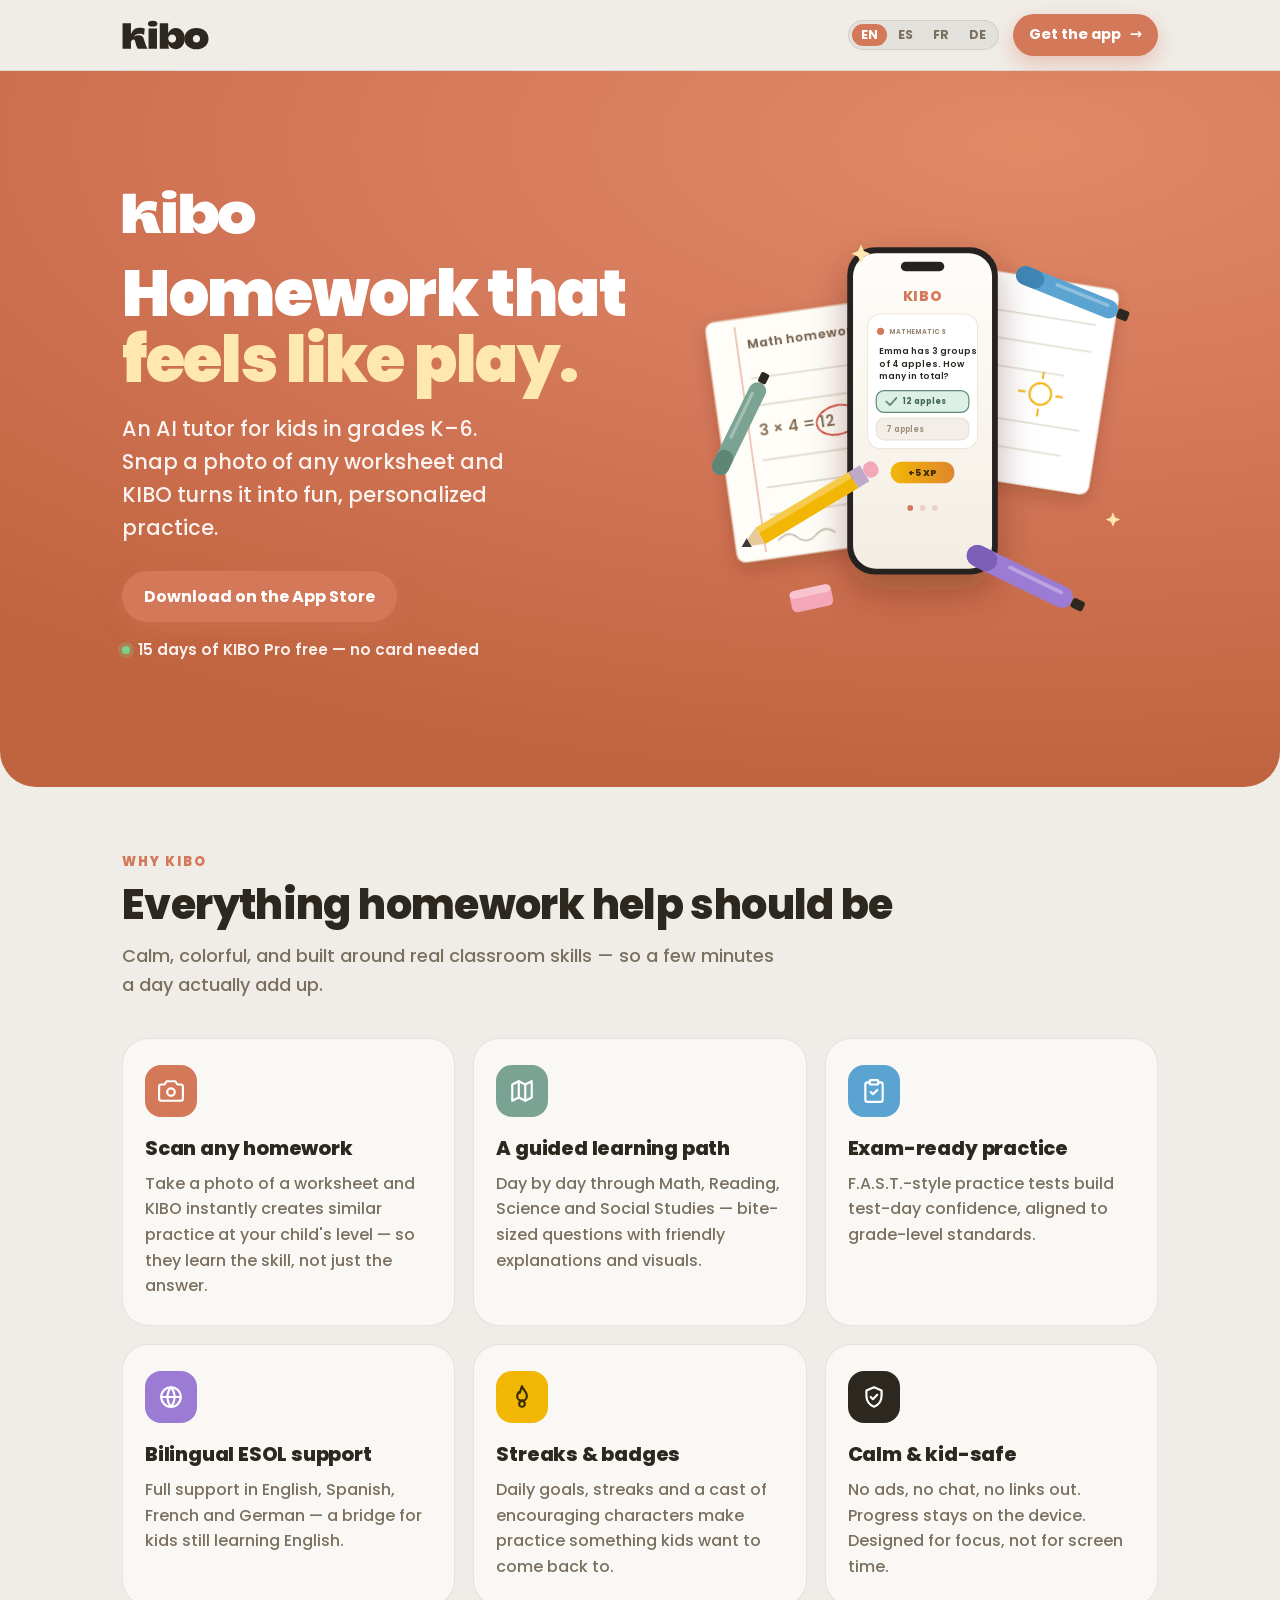
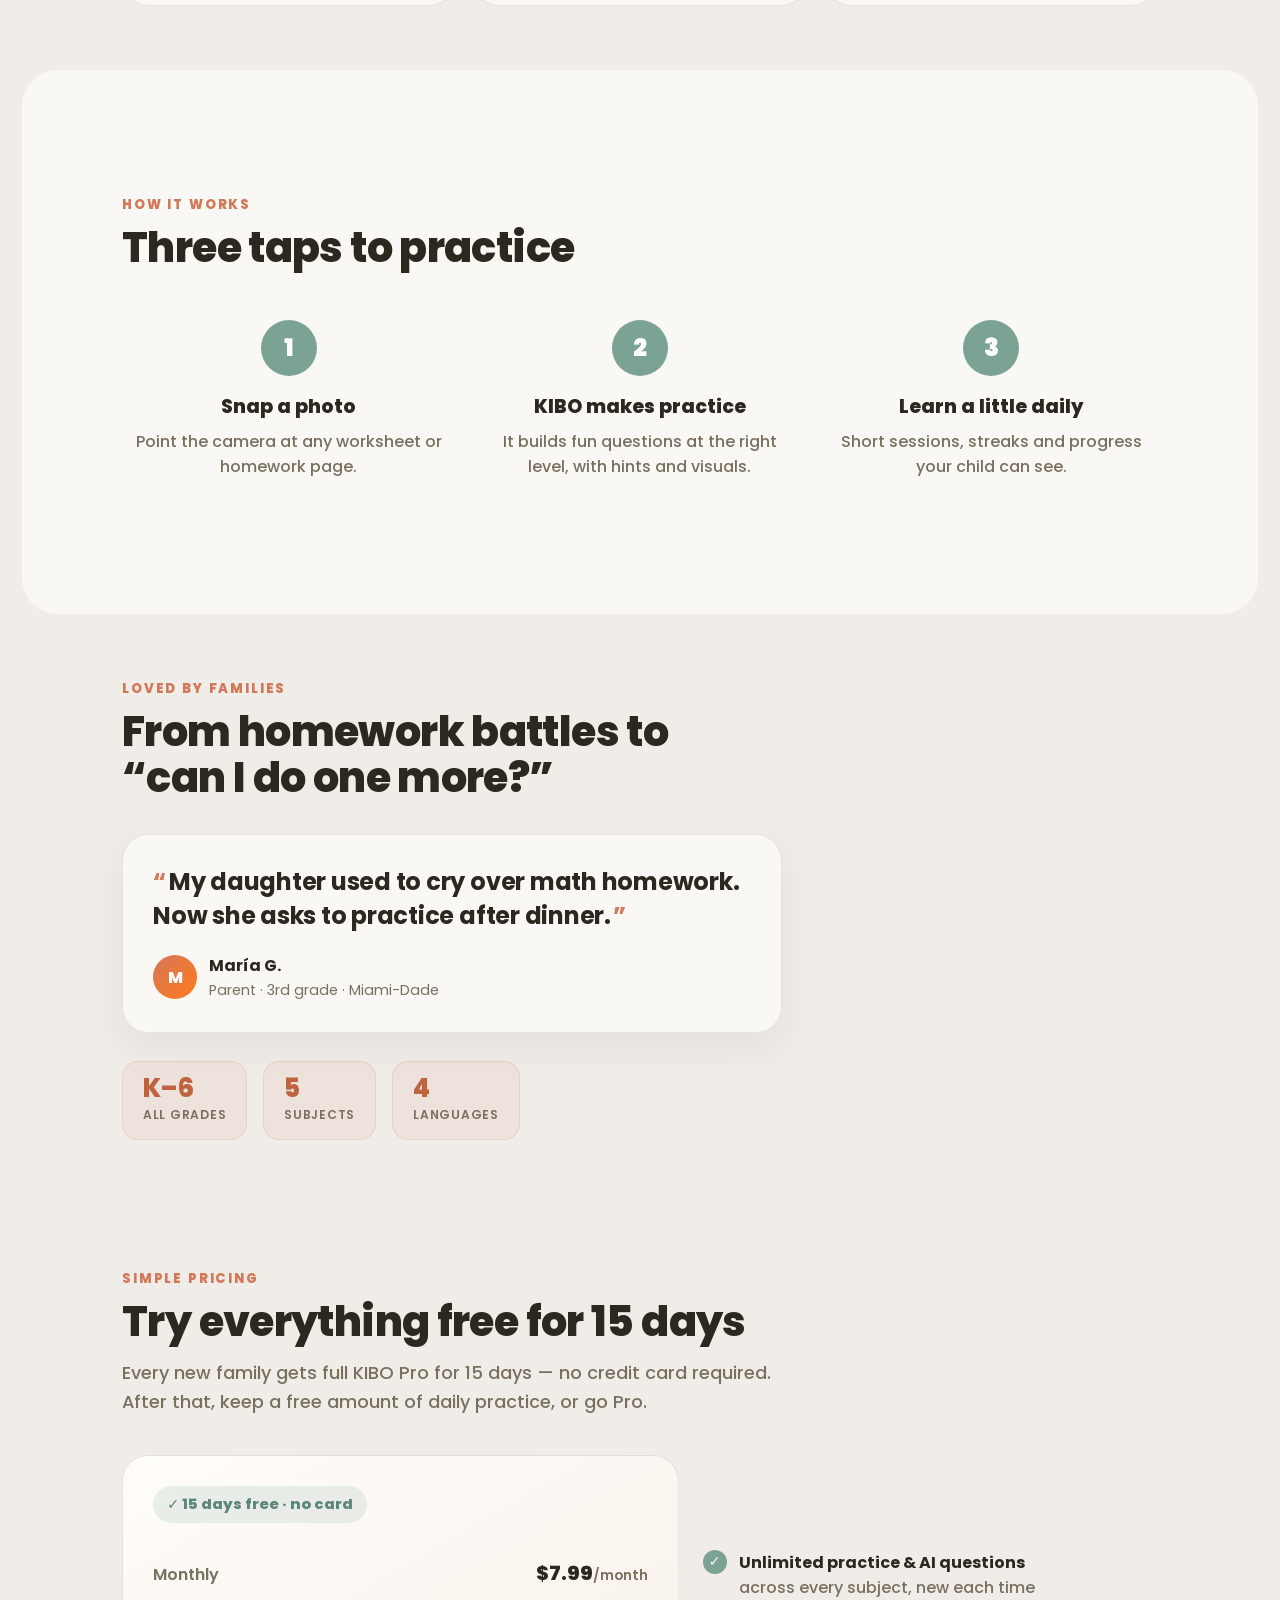
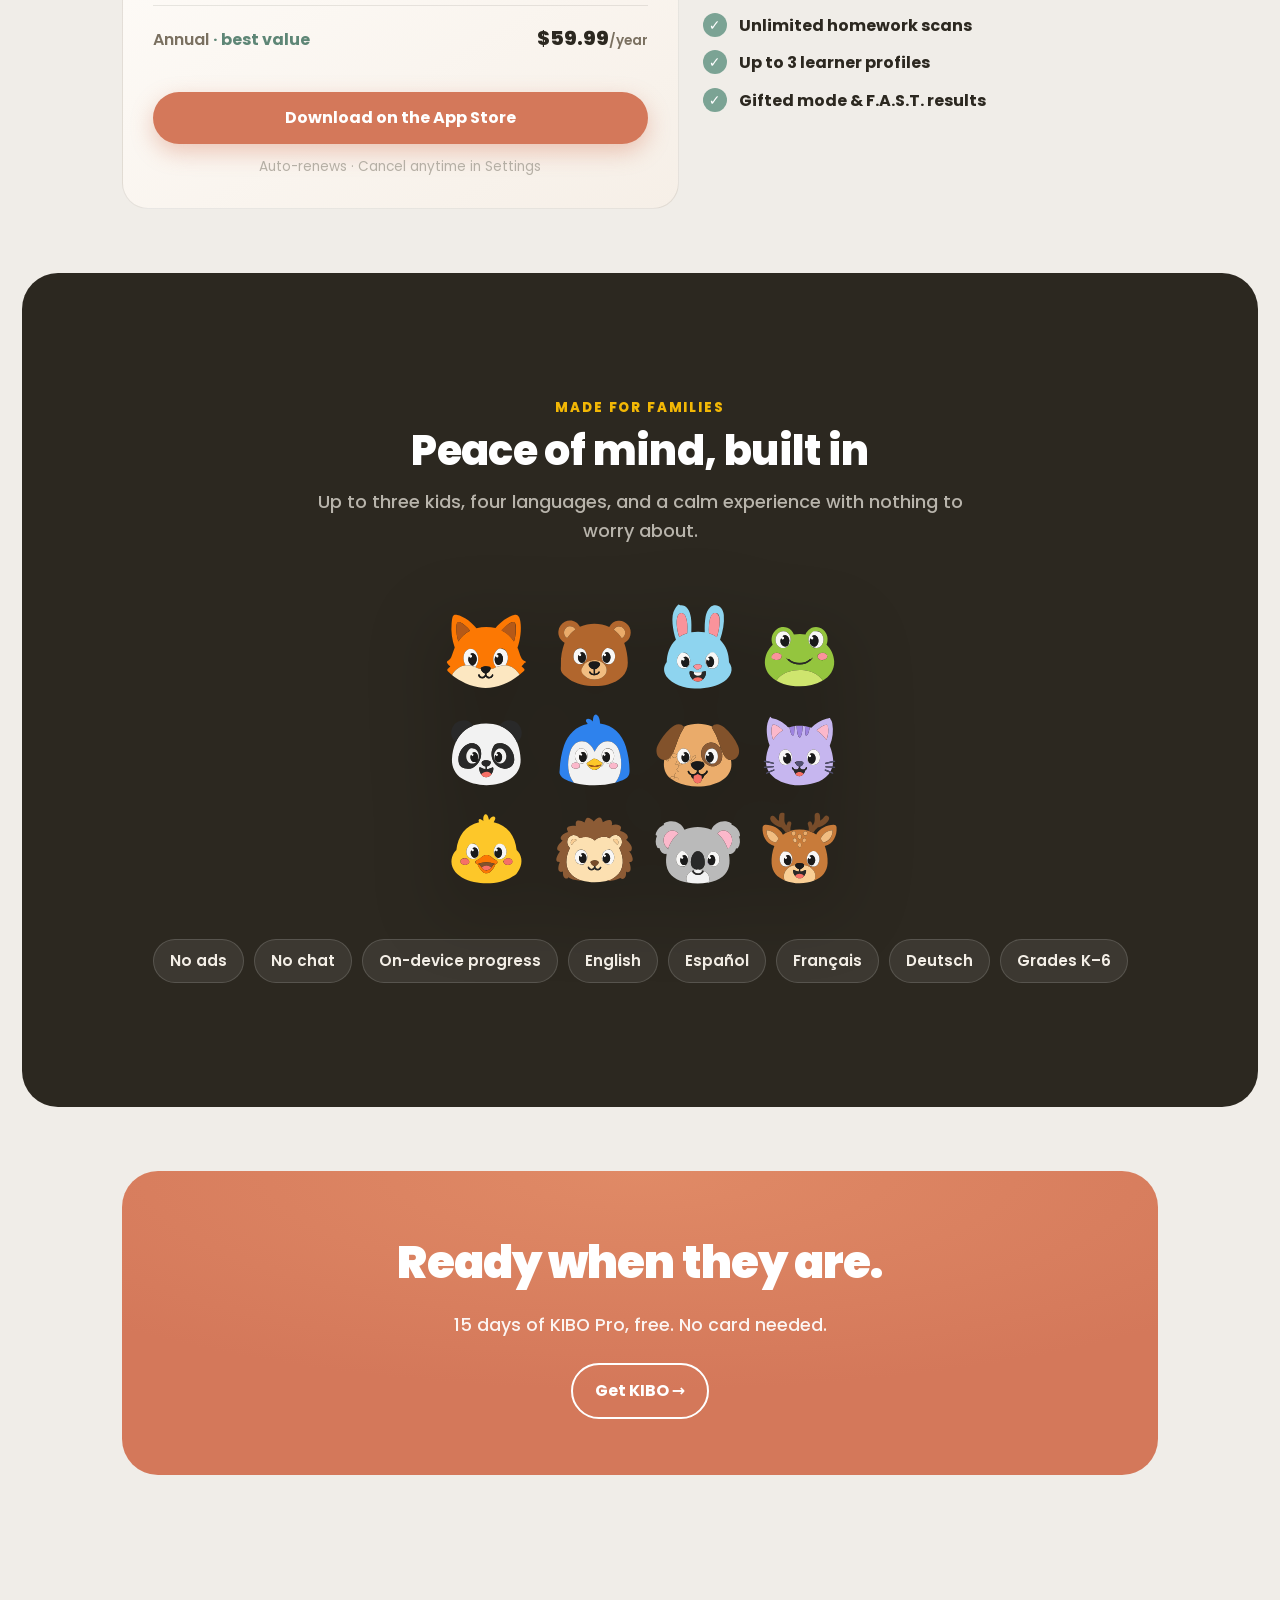
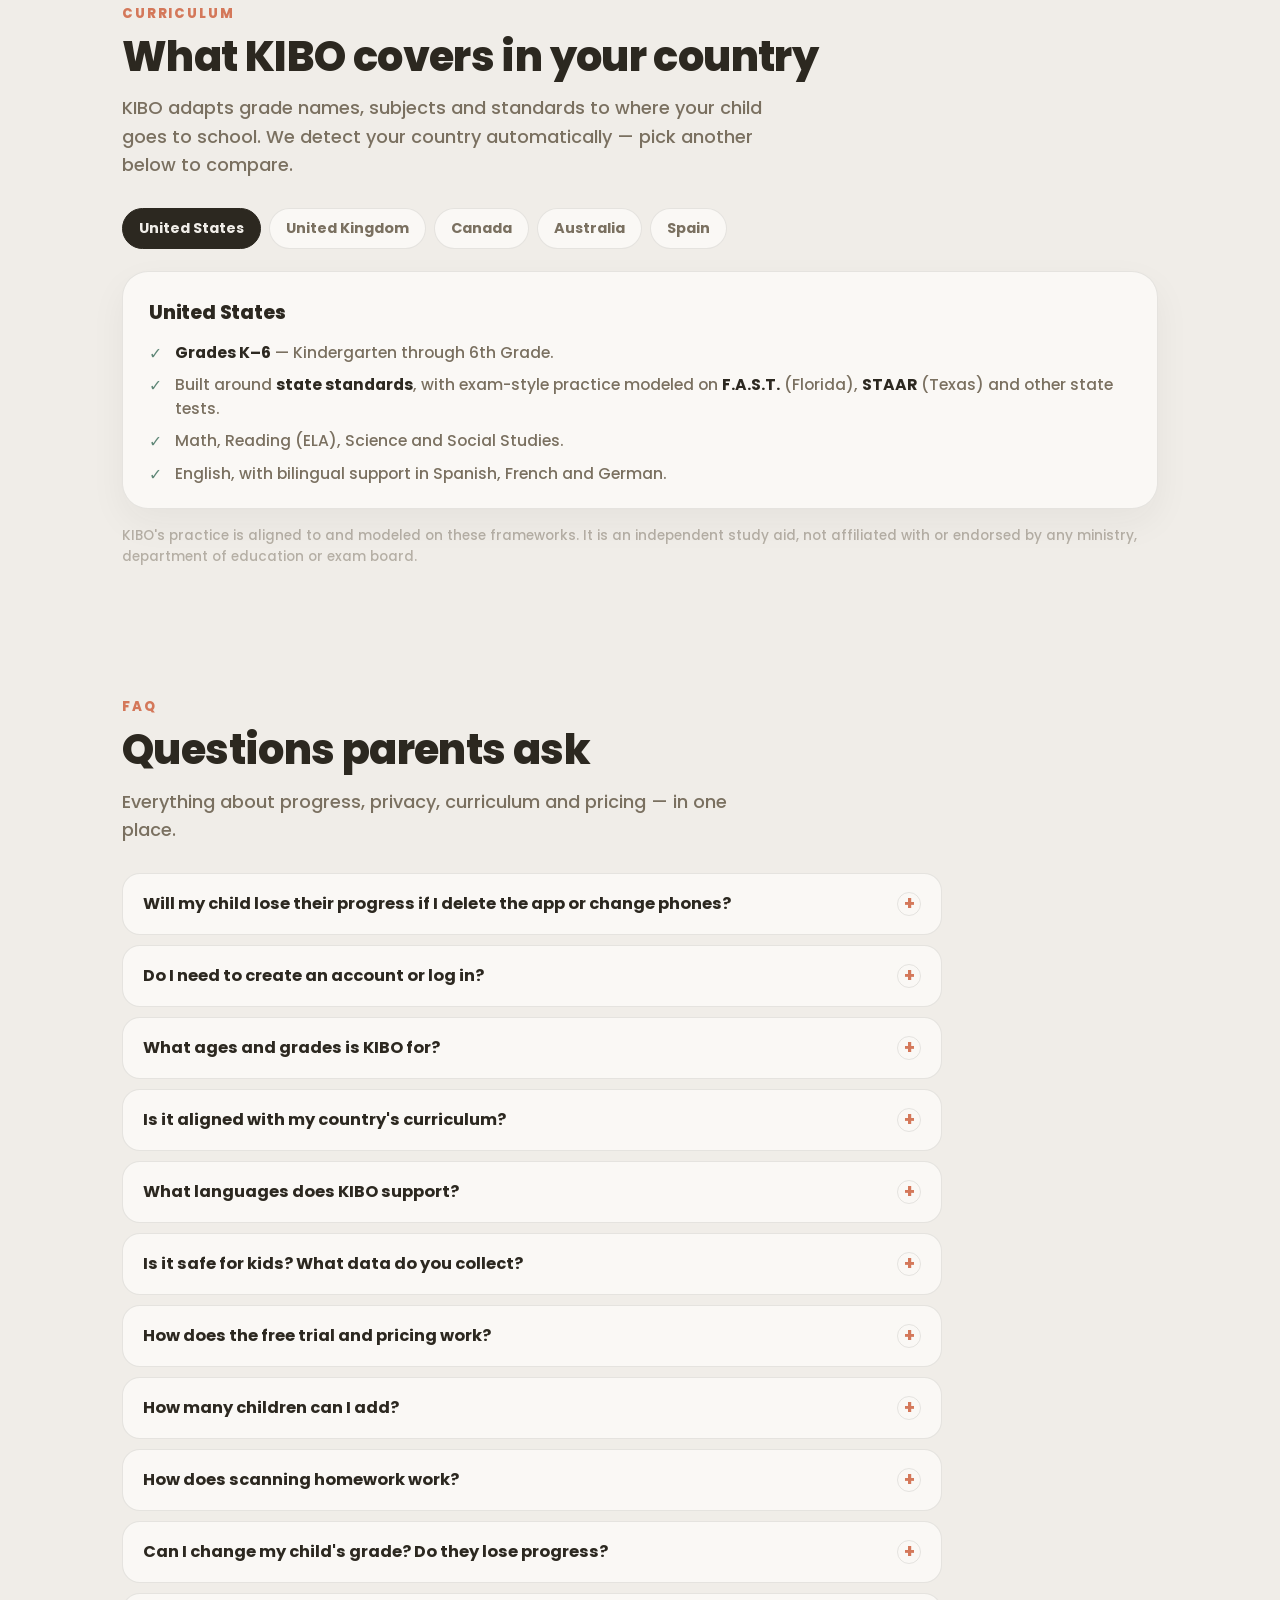
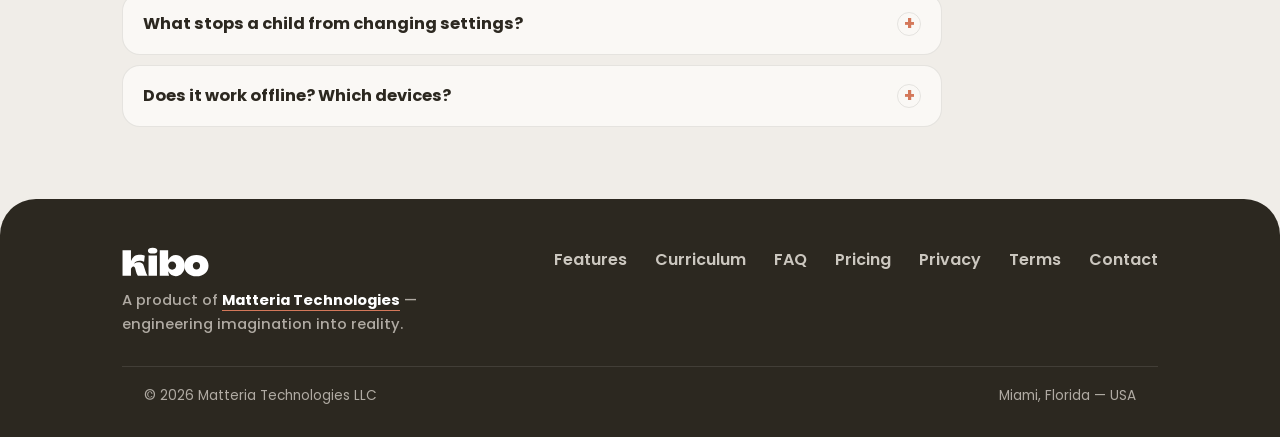
==== commit dbf75a8e: "Add files via upload" ====
--- a/kibo/index.html
+++ b/kibo/index.html
@@ -152,6 +152,33 @@
     section{padding:48px 0}
   }
   @media(prefers-reduced-motion:reduce){*{transition:none!important;scroll-behavior:auto!important}.kibo-mockup{animation:none!important}}
+  /* Curriculum tabs */
+  .cur-tabs{display:flex;flex-wrap:wrap;gap:8px;margin-top:28px}
+  .cur-tab{border:1.5px solid var(--line);background:var(--card);color:var(--mid);font-family:inherit;font-weight:700;font-size:.9rem;padding:9px 16px;border-radius:999px;cursor:pointer;transition:all .15s ease}
+  .cur-tab:hover{color:var(--ink)}
+  .cur-tab.on{background:var(--ink);color:var(--bg);border-color:var(--ink)}
+  .cur-panels{margin-top:22px}
+  .cur-panel{display:none;background:var(--card);border:1px solid var(--line);border-radius:var(--r);padding:26px 26px 22px;box-shadow:0 14px 36px rgba(44,40,32,.05)}
+  .cur-panel.on{display:block;animation:curfade .3s ease both}
+  @keyframes curfade{from{opacity:0;transform:translateY(6px)}to{opacity:1;transform:none}}
+  .cur-panel h3{font-size:1.2rem;font-weight:800;letter-spacing:-.01em;margin-bottom:6px}
+  .cur-panel ul{list-style:none;margin-top:12px;display:grid;gap:9px}
+  .cur-panel li{position:relative;padding-left:26px;font-size:.98rem;color:var(--mid);font-weight:500;line-height:1.5}
+  .cur-panel li::before{content:"✓";position:absolute;left:0;top:1px;color:var(--sage-deep);font-weight:900}
+  .cur-panel li strong{color:var(--ink);font-weight:700}
+  .cur-note{margin-top:16px;font-size:.85rem;color:var(--faint);font-weight:500}
+
+  /* FAQ accordion */
+  .faq-list{margin-top:28px;display:grid;gap:10px;max-width:820px}
+  .faq-item{background:var(--card);border:1px solid var(--line);border-radius:var(--rs);overflow:hidden}
+  .faq-q{width:100%;display:flex;align-items:center;justify-content:space-between;gap:14px;text-align:left;background:none;border:none;cursor:pointer;font-family:inherit;font-weight:700;font-size:1.02rem;color:var(--ink);padding:18px 20px;line-height:1.4}
+  .faq-q .ico{flex-shrink:0;width:24px;height:24px;border-radius:50%;border:1.5px solid var(--line);display:grid;place-items:center;font-size:1.15rem;font-weight:700;color:var(--terra);transition:transform .2s ease;line-height:1}
+  .faq-item.open .faq-q .ico{transform:rotate(45deg)}
+  .faq-a{max-height:0;overflow:hidden;transition:max-height .3s ease}
+  .faq-item.open .faq-a{max-height:800px}
+  .faq-a-in{padding:0 20px 18px;font-size:.98rem;color:var(--mid);font-weight:500;line-height:1.6}
+  .faq-a-in strong{color:var(--ink);font-weight:700}
+  .faq-a-in a{color:var(--terra-deep);font-weight:700}
 </style>
 </head>
 <body>
@@ -159,7 +186,7 @@
 <!-- Nav -->
 <header class="nav">
   <div class="nav-in">
-    <a class="logo" href="/kibo" aria-label="KIBO"><img src="/kibo/assets/kibo-logo-ink.svg" alt="KIBO"/></a>
+    <a class="logo" href="/kibo" aria-label="KIBO"><img src="assets/kibo-logo-ink.svg" alt="KIBO"/></a>
     <div class="nav-right">
       <div class="lang-switch" role="group" aria-label="Language">
         <button type="button" data-lang="en">EN</button>
@@ -176,7 +203,7 @@
 <section class="hero">
   <div class="hero-in">
     <div>
-      <img class="hero-logo" src="/kibo/assets/kibo-logo.svg" alt="KIBO"/>
+      <img class="hero-logo" src="assets/kibo-logo.svg" alt="KIBO"/>
       <h1 data-i18n="hero_h1">Homework that <em>feels like play.</em></h1>
       <p class="sub" data-i18n="hero_sub">An AI tutor for kids in grades K–6. Snap a photo of any worksheet and KIBO turns it into fun, personalized practice.</p>
       <div class="hero-cta">
@@ -441,7 +468,7 @@
     <div class="eyebrow" style="color:#F2B705" data-i18n="fam_eyebrow">Made for families</div>
     <h2 class="h2" data-i18n="fam_h2">Peace of mind, built in</h2>
     <p class="lead" data-i18n="fam_lead">Up to three kids, four languages, and a calm experience with nothing to worry about.</p>
-    <img class="fam-friends" src="/kibo/assets/kibo-friends.svg" alt="The KIBO characters" loading="lazy"/>
+    <img class="fam-friends" src="assets/kibo-friends.svg" alt="The KIBO characters" loading="lazy"/>
     <div class="chips">
       <span class="chip" data-i18n="chip1">No ads</span>
       <span class="chip" data-i18n="chip2">No chat</span>
@@ -466,16 +493,65 @@
   </div>
 </section>
 
+<!-- Curriculum by country -->
+<section id="curriculum">
+  <div class="wrap">
+    <div class="eyebrow" data-i18n="cur_eyebrow">Curriculum</div>
+    <h2 class="h2" data-i18n="cur_h2">What KIBO covers in your country</h2>
+    <p class="lead" data-i18n="cur_lead">KIBO adapts grade names, subjects and standards to where your child goes to school. We detect your country automatically — pick another below to compare.</p>
+    <div class="cur-tabs" role="tablist" aria-label="Country">
+      <button class="cur-tab" type="button" data-country="us" data-i18n="cur_tab_us">United States</button>
+      <button class="cur-tab" type="button" data-country="gb" data-i18n="cur_tab_gb">United Kingdom</button>
+      <button class="cur-tab" type="button" data-country="ca" data-i18n="cur_tab_ca">Canada</button>
+      <button class="cur-tab" type="button" data-country="au" data-i18n="cur_tab_au">Australia</button>
+      <button class="cur-tab" type="button" data-country="es" data-i18n="cur_tab_es">Spain</button>
+    </div>
+    <div class="cur-panels">
+      <div class="cur-panel" data-country="us"><div data-i18n="cur_us">—</div></div>
+      <div class="cur-panel" data-country="gb"><div data-i18n="cur_gb">—</div></div>
+      <div class="cur-panel" data-country="ca"><div data-i18n="cur_ca">—</div></div>
+      <div class="cur-panel" data-country="au"><div data-i18n="cur_au">—</div></div>
+      <div class="cur-panel" data-country="es"><div data-i18n="cur_es">—</div></div>
+    </div>
+    <p class="cur-note" data-i18n="cur_note">KIBO's practice is aligned to and modeled on these frameworks; it is an independent study aid, not affiliated with or endorsed by any ministry, department of education or exam board.</p>
+  </div>
+</section>
+
+<!-- FAQ -->
+<section id="faq">
+  <div class="wrap">
+    <div class="eyebrow" data-i18n="faq_eyebrow">FAQ</div>
+    <h2 class="h2" data-i18n="faq_h2">Questions parents ask</h2>
+    <p class="lead" data-i18n="faq_lead">Everything about progress, privacy, curriculum and pricing — in one place.</p>
+    <div class="faq-list" id="faqList">
+      <div class="faq-item"><button class="faq-q" type="button"><span data-i18n="faq_q1">Will my child lose their progress if I delete the app or change phones?</span><span class="ico" aria-hidden="true">+</span></button><div class="faq-a"><div class="faq-a-in" data-i18n="faq_a1">—</div></div></div>
+      <div class="faq-item"><button class="faq-q" type="button"><span data-i18n="faq_q2">Do I need to create an account or log in?</span><span class="ico" aria-hidden="true">+</span></button><div class="faq-a"><div class="faq-a-in" data-i18n="faq_a2">—</div></div></div>
+      <div class="faq-item"><button class="faq-q" type="button"><span data-i18n="faq_q3">What ages and grades is KIBO for?</span><span class="ico" aria-hidden="true">+</span></button><div class="faq-a"><div class="faq-a-in" data-i18n="faq_a3">—</div></div></div>
+      <div class="faq-item"><button class="faq-q" type="button"><span data-i18n="faq_q4">Is it aligned with my country's curriculum?</span><span class="ico" aria-hidden="true">+</span></button><div class="faq-a"><div class="faq-a-in" data-i18n="faq_a4">—</div></div></div>
+      <div class="faq-item"><button class="faq-q" type="button"><span data-i18n="faq_q5">What languages does KIBO support?</span><span class="ico" aria-hidden="true">+</span></button><div class="faq-a"><div class="faq-a-in" data-i18n="faq_a5">—</div></div></div>
+      <div class="faq-item"><button class="faq-q" type="button"><span data-i18n="faq_q6">Is it safe for kids? What data do you collect?</span><span class="ico" aria-hidden="true">+</span></button><div class="faq-a"><div class="faq-a-in" data-i18n="faq_a6">—</div></div></div>
+      <div class="faq-item"><button class="faq-q" type="button"><span data-i18n="faq_q7">How does the free trial and pricing work?</span><span class="ico" aria-hidden="true">+</span></button><div class="faq-a"><div class="faq-a-in" data-i18n="faq_a7">—</div></div></div>
+      <div class="faq-item"><button class="faq-q" type="button"><span data-i18n="faq_q8">How many children can I add?</span><span class="ico" aria-hidden="true">+</span></button><div class="faq-a"><div class="faq-a-in" data-i18n="faq_a8">—</div></div></div>
+      <div class="faq-item"><button class="faq-q" type="button"><span data-i18n="faq_q9">How does scanning homework work?</span><span class="ico" aria-hidden="true">+</span></button><div class="faq-a"><div class="faq-a-in" data-i18n="faq_a9">—</div></div></div>
+      <div class="faq-item"><button class="faq-q" type="button"><span data-i18n="faq_q10">Can I change my child's grade? Do they lose progress?</span><span class="ico" aria-hidden="true">+</span></button><div class="faq-a"><div class="faq-a-in" data-i18n="faq_a10">—</div></div></div>
+      <div class="faq-item"><button class="faq-q" type="button"><span data-i18n="faq_q11">What stops a child from changing settings?</span><span class="ico" aria-hidden="true">+</span></button><div class="faq-a"><div class="faq-a-in" data-i18n="faq_a11">—</div></div></div>
+      <div class="faq-item"><button class="faq-q" type="button"><span data-i18n="faq_q12">Does it work offline? Which devices?</span><span class="ico" aria-hidden="true">+</span></button><div class="faq-a"><div class="faq-a-in" data-i18n="faq_a12">—</div></div></div>
+    </div>
+  </div>
+</section>
+
 <!-- Footer -->
 <footer class="footer">
   <div class="footer-in">
     <div class="footer-top">
       <div>
-        <a class="logo" href="/kibo" aria-label="KIBO"><img src="/kibo/assets/kibo-logo.svg" alt="KIBO"/></a>
+        <a class="logo" href="/kibo" aria-label="KIBO"><img src="assets/kibo-logo.svg" alt="KIBO"/></a>
         <div class="by" data-i18n="foot_by">A product of <a href="/">Matteria Technologies</a> — engineering imagination into reality.</div>
       </div>
       <nav>
         <a href="#features" data-i18n="foot_features">Features</a>
+        <a href="#curriculum" data-i18n="foot_curriculum">Curriculum</a>
+        <a href="#faq" data-i18n="foot_faq">FAQ</a>
         <a href="#get" data-i18n="foot_pricing">Pricing</a>
         <a href="/kibo/privacy" data-i18n="foot_privacy">Privacy</a>
         <a href="/kibo/terms" data-i18n="foot_terms">Terms</a>
@@ -544,6 +620,44 @@
       cta_btn:"Get KIBO →",
       foot_by:"A product of <a href='/'>Matteria Technologies</a> — engineering imagination into reality.",
       foot_features:"Features", foot_pricing:"Pricing", foot_privacy:"Privacy", foot_terms:"Terms", foot_contact:"Contact",
+      nav_faq:"FAQ", foot_curriculum:"Curriculum", foot_faq:"FAQ",
+      cur_eyebrow:"Curriculum",
+      cur_h2:"What KIBO covers in your country",
+      cur_lead:"KIBO adapts grade names, subjects and standards to where your child goes to school. We detect your country automatically — pick another below to compare.",
+      cur_tab_us:"United States", cur_tab_gb:"United Kingdom", cur_tab_ca:"Canada", cur_tab_au:"Australia", cur_tab_es:"Spain",
+      cur_us:"<h3>United States</h3><ul><li><strong>Grades K–6</strong> — Kindergarten through 6th Grade.</li><li>Built around <strong>state standards</strong>, with exam-style practice modeled on <strong>F.A.S.T.</strong> (Florida), <strong>STAAR</strong> (Texas) and other state tests.</li><li>Math, Reading (ELA), Science and Social Studies.</li><li>English, with bilingual support in Spanish, French and German.</li></ul>",
+      cur_gb:"<h3>United Kingdom</h3><ul><li><strong>Reception + Years 1–6</strong>.</li><li>Aligned to the <strong>National Curriculum</strong> (Key Stages 1–2).</li><li>Maths, English and Science.</li><li>English interface.</li></ul>",
+      cur_ca:"<h3>Canada</h3><ul><li><strong>Kindergarten + Grades 1–6</strong>.</li><li>Core skills aligned to <strong>provincial curricula</strong>.</li><li>Math, Reading, Science and Social Studies.</li><li>English interface (French available).</li></ul>",
+      cur_au:"<h3>Australia</h3><ul><li><strong>Foundation + Years 1–6</strong>.</li><li>Aligned to the <strong>Australian Curriculum (v9)</strong>.</li><li>Maths, English and Science.</li><li>English interface.</li></ul>",
+      cur_es:"<h3>Spain</h3><ul><li><strong>Infantil + 1.º–6.º de Primaria</strong> (<strong>LOMLOE</strong>).</li><li>Adapted <strong>by autonomous community</strong> (Catalonia, Galicia, Valencia, Basque Country, and more).</li><li>Co-official languages: <strong>català, galego, valencià</strong> as the language of content; <strong>euskara and aranés</strong> as a language subject.</li><li>Matemáticas, Lengua, Conocimiento del Medio and English.</li></ul>",
+      cur_note:"KIBO's practice is aligned to and modeled on these frameworks. It is an independent study aid, not affiliated with or endorsed by any ministry, department of education or exam board.",
+      faq_eyebrow:"FAQ",
+      faq_h2:"Questions parents ask",
+      faq_lead:"Everything about progress, privacy, curriculum and pricing — in one place.",
+      faq_q1:"Will my child lose their progress if I delete the app or change phones?",
+      faq_a1:"<strong>No.</strong> KIBO automatically backs up each child's progress to your family's iCloud — no login needed. If you delete and reinstall the app, or set up a new iPhone/iPad signed into the same Apple ID, your child's path, levels and history come back. Progress also syncs across the family's devices.",
+      faq_q2:"Do I need to create an account or log in?",
+      faq_a2:"No. There are no usernames or passwords. KIBO works right away and uses your device's iCloud (when available) to keep progress safe.",
+      faq_q3:"What ages and grades is KIBO for?",
+      faq_a3:"Children from <strong>Kindergarten/Infantil through 6th grade</strong> (about ages 5–12). KIBO adapts the difficulty to each child, and you set their grade in the profile.",
+      faq_q4:"Is it aligned with my country's curriculum?",
+      faq_a4:"Yes — KIBO adapts grade names, subjects and standards to your country. See the <a href='#curriculum'>Curriculum by country</a> section above (US state standards, UK National Curriculum, Australian Curriculum, Spain's LOMLOE by autonomous community, and more).",
+      faq_q5:"What languages does KIBO support?",
+      faq_a5:"The interface is in <strong>English, Spanish, French and German</strong>. In Spain, content is also available in the co-official languages — <strong>català, galego and valencià</strong> — and <strong>euskara and aranés</strong> are offered as a language subject.",
+      faq_q6:"Is it safe for kids? What data do you collect?",
+      faq_a6:"KIBO is built kid-safe: <strong>no ads, no chat, no links out</strong>. Progress stays on the device and in your private iCloud. We don't sell data or build advertising profiles, and sensitive settings sit behind an adult check.",
+      faq_q7:"How does the free trial and pricing work?",
+      faq_a7:"Every family gets <strong>15 days of KIBO Pro free — no credit card</strong>. After that, keep a free amount of daily practice, or subscribe monthly or annually. Cancel anytime in Settings.",
+      faq_q8:"How many children can I add?",
+      faq_a8:"Up to <strong>3 learner profiles</strong> with Pro — each with its own grade, progress and language.",
+      faq_q9:"How does scanning homework work?",
+      faq_a9:"Snap a photo of any worksheet. KIBO reads it and creates <strong>similar practice at your child's level</strong> — so they learn the skill, not just copy the answer.",
+      faq_q10:"Can I change my child's grade? Do they lose progress?",
+      faq_a10:"Yes, and <strong>no progress is lost</strong>. Each grade keeps its own learning path — what they did in 1st grade is saved if you move to 2nd, and it's all there if you switch back. A quick confirmation appears when you change grade.",
+      faq_q11:"What stops a child from changing settings?",
+      faq_a11:"Sensitive settings (country, grade, language, subscription, reset) sit behind an <strong>adult check</strong> — a quick maths problem plus an adult's birth year — so kids can't change them on their own.",
+      faq_q12:"Does it work offline? Which devices?",
+      faq_a12:"Core practice works <strong>offline</strong>; scanning homework and live AI help need a connection. KIBO runs on <strong>iPhone and iPad</strong>, with more platforms on the way.",
       _title:"KIBO — Homework feels like play"
     },
     es: {
@@ -598,6 +712,44 @@
       cta_btn:"Obtener KIBO →",
       foot_by:"Un producto de <a href='/'>Matteria Technologies</a> — convertimos la imaginación en realidad.",
       foot_features:"Funciones", foot_pricing:"Precios", foot_privacy:"Privacidad", foot_terms:"Términos", foot_contact:"Contacto",
+      nav_faq:"FAQ", foot_curriculum:"Currículo", foot_faq:"Preguntas",
+      cur_eyebrow:"Currículo",
+      cur_h2:"Qué cubre KIBO en tu país",
+      cur_lead:"KIBO adapta los nombres de curso, las asignaturas y los estándares al sistema donde estudia tu hijo. Detectamos tu país automáticamente — elige otro abajo para comparar.",
+      cur_tab_us:"Estados Unidos", cur_tab_gb:"Reino Unido", cur_tab_ca:"Canadá", cur_tab_au:"Australia", cur_tab_es:"España",
+      cur_us:"<h3>Estados Unidos</h3><ul><li><strong>Cursos K–6</strong> — de Kindergarten a 6.º grado.</li><li>Basado en los <strong>estándares estatales</strong>, con práctica tipo examen modelada en <strong>F.A.S.T.</strong> (Florida), <strong>STAAR</strong> (Texas) y otros tests estatales.</li><li>Matemáticas, Lectura (ELA), Ciencias y Estudios Sociales.</li><li>Inglés, con apoyo bilingüe en español, francés y alemán.</li></ul>",
+      cur_gb:"<h3>Reino Unido</h3><ul><li><strong>Reception + Years 1–6</strong>.</li><li>Alineado con el <strong>National Curriculum</strong> (Key Stages 1–2).</li><li>Matemáticas, Inglés y Ciencias.</li><li>Interfaz en inglés.</li></ul>",
+      cur_ca:"<h3>Canadá</h3><ul><li><strong>Kindergarten + Grados 1–6</strong>.</li><li>Destrezas básicas alineadas con los <strong>currículos provinciales</strong>.</li><li>Matemáticas, Lectura, Ciencias y Estudios Sociales.</li><li>Interfaz en inglés (francés disponible).</li></ul>",
+      cur_au:"<h3>Australia</h3><ul><li><strong>Foundation + Years 1–6</strong>.</li><li>Alineado con el <strong>Australian Curriculum (v9)</strong>.</li><li>Matemáticas, Inglés y Ciencias.</li><li>Interfaz en inglés.</li></ul>",
+      cur_es:"<h3>España</h3><ul><li><strong>Infantil + 1.º–6.º de Primaria</strong> (<strong>LOMLOE</strong>).</li><li>Adaptado <strong>por comunidad autónoma</strong> (Cataluña, Galicia, C. Valenciana, País Vasco y más).</li><li>Lenguas cooficiales: <strong>català, galego, valencià</strong> como lengua del contenido; <strong>euskara y aranés</strong> como asignatura de lengua.</li><li>Matemáticas, Lengua, Conocimiento del Medio e Inglés.</li></ul>",
+      cur_note:"La práctica de KIBO está alineada y modelada según estos marcos. Es un recurso de estudio independiente, sin afiliación ni respaldo de ningún ministerio, consejería de educación o entidad examinadora.",
+      faq_eyebrow:"Preguntas frecuentes",
+      faq_h2:"Lo que preguntan los padres",
+      faq_lead:"Todo sobre el progreso, la privacidad, el currículo y el precio — en un solo sitio.",
+      faq_q1:"¿Mi hijo pierde el progreso si borro la app o cambio de móvil?",
+      faq_a1:"<strong>No.</strong> KIBO guarda automáticamente el progreso de cada niño en el iCloud de tu familia — sin necesidad de iniciar sesión. Si borras y reinstalas la app, o configuras un iPhone/iPad nuevo con el mismo Apple ID, vuelven el camino, los niveles y el historial de tu hijo. El progreso también se sincroniza entre los dispositivos de la familia.",
+      faq_q2:"¿Necesito crear una cuenta o iniciar sesión?",
+      faq_a2:"No. No hay usuarios ni contraseñas. KIBO funciona al instante y usa el iCloud de tu dispositivo (cuando está disponible) para mantener el progreso a salvo.",
+      faq_q3:"¿Para qué edades y cursos es KIBO?",
+      faq_a3:"Niños desde <strong>Infantil/Kindergarten hasta 6.º de Primaria</strong> (aprox. 5–12 años). KIBO adapta la dificultad a cada niño, y tú eliges su curso en el perfil.",
+      faq_q4:"¿Está alineado con el currículo de mi país?",
+      faq_a4:"Sí — KIBO adapta los nombres de curso, las asignaturas y los estándares a tu país. Mira la sección <a href='#curriculum'>Currículo por país</a> de arriba (estándares estatales de EE. UU., National Curriculum del Reino Unido, Australian Curriculum, LOMLOE de España por comunidad autónoma, y más).",
+      faq_q5:"¿En qué idiomas está KIBO?",
+      faq_a5:"La interfaz está en <strong>inglés, español, francés y alemán</strong>. En España, el contenido también está disponible en las lenguas cooficiales — <strong>català, galego y valencià</strong> — y <strong>euskara y aranés</strong> se ofrecen como asignatura de lengua.",
+      faq_q6:"¿Es seguro para niños? ¿Qué datos recogéis?",
+      faq_a6:"KIBO es seguro para niños: <strong>sin anuncios, sin chat, sin enlaces externos</strong>. El progreso se queda en el dispositivo y en tu iCloud privado. No vendemos datos ni creamos perfiles publicitarios, y los ajustes sensibles están detrás de una verificación de adulto.",
+      faq_q7:"¿Cómo funciona la prueba gratis y el precio?",
+      faq_a7:"Cada familia recibe <strong>15 días de KIBO Pro gratis — sin tarjeta</strong>. Después, mantienes una cantidad gratuita de práctica diaria, o te suscribes (mensual o anual). Puedes cancelar cuando quieras en Ajustes.",
+      faq_q8:"¿Cuántos hijos puedo añadir?",
+      faq_a8:"Hasta <strong>3 perfiles de alumno</strong> con Pro — cada uno con su curso, su progreso y su idioma.",
+      faq_q9:"¿Cómo funciona el escaneo de la tarea?",
+      faq_a9:"Haz una foto de cualquier ficha. KIBO la lee y crea <strong>práctica similar al nivel de tu hijo</strong> — para que aprenda la destreza, no que copie la respuesta.",
+      faq_q10:"¿Puedo cambiar el curso de mi hijo? ¿Pierde el progreso?",
+      faq_a10:"Sí, y <strong>no se pierde nada</strong>. Cada curso conserva su propio camino de aprendizaje — lo que hizo en 1.º se guarda al pasar a 2.º, y sigue ahí si vuelves. Aparece una confirmación rápida al cambiar de curso.",
+      faq_q11:"¿Qué impide que un niño cambie los ajustes?",
+      faq_a11:"Los ajustes sensibles (país, curso, idioma, suscripción, reinicio) están tras una <strong>verificación de adulto</strong> — una operación matemática y el año de nacimiento de un adulto — para que los niños no los cambien solos.",
+      faq_q12:"¿Funciona sin conexión? ¿En qué dispositivos?",
+      faq_a12:"La práctica principal funciona <strong>sin conexión</strong>; escanear la tarea y la ayuda con IA en directo necesitan conexión. KIBO funciona en <strong>iPhone y iPad</strong>, con más plataformas en camino.",
       _title:"KIBO — Las tareas se sienten como jugar"
     },
     fr: {
@@ -652,6 +804,44 @@
       cta_btn:"Obtenir KIBO →",
       foot_by:"Un produit de <a href='/'>Matteria Technologies</a> — l'imagination devient réalité.",
       foot_features:"Fonctions", foot_pricing:"Tarifs", foot_privacy:"Confidentialité", foot_terms:"Conditions", foot_contact:"Contact",
+      nav_faq:"FAQ", foot_curriculum:"Programme", foot_faq:"FAQ",
+      cur_eyebrow:"Programme",
+      cur_h2:"Ce que couvre KIBO dans ton pays",
+      cur_lead:"KIBO adapte les noms de niveau, les matières et les standards au système scolaire de ton enfant. Nous détectons ton pays automatiquement — choisis-en un autre ci-dessous pour comparer.",
+      cur_tab_us:"États-Unis", cur_tab_gb:"Royaume-Uni", cur_tab_ca:"Canada", cur_tab_au:"Australie", cur_tab_es:"Espagne",
+      cur_us:"<h3>États-Unis</h3><ul><li><strong>Niveaux K–6</strong> — du Kindergarten au 6e grade.</li><li>Basé sur les <strong>standards des États</strong>, avec un entraînement de type examen inspiré de <strong>F.A.S.T.</strong> (Floride), <strong>STAAR</strong> (Texas) et d'autres tests.</li><li>Maths, Lecture (ELA), Sciences et Études sociales.</li><li>Anglais, avec soutien bilingue en espagnol, français et allemand.</li></ul>",
+      cur_gb:"<h3>Royaume-Uni</h3><ul><li><strong>Reception + Years 1–6</strong>.</li><li>Aligné sur le <strong>National Curriculum</strong> (Key Stages 1–2).</li><li>Maths, Anglais et Sciences.</li><li>Interface en anglais.</li></ul>",
+      cur_ca:"<h3>Canada</h3><ul><li><strong>Kindergarten + niveaux 1–6</strong>.</li><li>Compétences clés alignées sur les <strong>programmes provinciaux</strong>.</li><li>Maths, Lecture, Sciences et Études sociales.</li><li>Interface en anglais (français disponible).</li></ul>",
+      cur_au:"<h3>Australie</h3><ul><li><strong>Foundation + Years 1–6</strong>.</li><li>Aligné sur l'<strong>Australian Curriculum (v9)</strong>.</li><li>Maths, Anglais et Sciences.</li><li>Interface en anglais.</li></ul>",
+      cur_es:"<h3>Espagne</h3><ul><li><strong>Infantil + 1.º–6.º de Primaria</strong> (<strong>LOMLOE</strong>).</li><li>Adapté <strong>par communauté autonome</strong> (Catalogne, Galice, Valence, Pays basque, etc.).</li><li>Langues co-officielles : <strong>català, galego, valencià</strong> comme langue du contenu ; <strong>euskara et aranés</strong> comme matière de langue.</li><li>Maths, Langue, Connaissance du milieu et Anglais.</li></ul>",
+      cur_note:"L'entraînement de KIBO est aligné et inspiré de ces cadres. C'est une aide à l'étude indépendante, sans affiliation ni approbation d'un ministère, d'une autorité éducative ou d'un organisme d'examen.",
+      faq_eyebrow:"FAQ",
+      faq_h2:"Les questions des parents",
+      faq_lead:"Tout sur les progrès, la confidentialité, le programme et les tarifs — au même endroit.",
+      faq_q1:"Mon enfant perd-il ses progrès si je supprime l'app ou change de téléphone ?",
+      faq_a1:"<strong>Non.</strong> KIBO sauvegarde automatiquement les progrès de chaque enfant dans l'iCloud de la famille — sans connexion. Si tu supprimes puis réinstalles l'app, ou configures un nouvel iPhone/iPad avec le même identifiant Apple, le parcours, les niveaux et l'historique reviennent. Les progrès se synchronisent aussi entre les appareils de la famille.",
+      faq_q2:"Dois-je créer un compte ou me connecter ?",
+      faq_a2:"Non. Aucun identifiant ni mot de passe. KIBO fonctionne tout de suite et utilise l'iCloud de l'appareil (si disponible) pour protéger les progrès.",
+      faq_q3:"Pour quels âges et niveaux est KIBO ?",
+      faq_a3:"Les enfants du <strong>Kindergarten/Infantil jusqu'au 6e grade</strong> (environ 5–12 ans). KIBO adapte la difficulté à chaque enfant, et tu choisis son niveau dans le profil.",
+      faq_q4:"Est-ce aligné sur le programme de mon pays ?",
+      faq_a4:"Oui — KIBO adapte les niveaux, matières et standards à ton pays. Voir la section <a href='#curriculum'>Programme par pays</a> ci-dessus (standards des États américains, National Curriculum britannique, Australian Curriculum, LOMLOE espagnol par communauté, etc.).",
+      faq_q5:"Quelles langues KIBO prend-il en charge ?",
+      faq_a5:"L'interface est en <strong>anglais, espagnol, français et allemand</strong>. En Espagne, le contenu est aussi disponible dans les langues co-officielles — <strong>català, galego et valencià</strong> — et <strong>euskara et aranés</strong> sont proposés comme matière de langue.",
+      faq_q6:"Est-ce sûr pour les enfants ? Quelles données collectez-vous ?",
+      faq_a6:"KIBO est conçu pour les enfants : <strong>sans publicité, sans chat, sans liens externes</strong>. Les progrès restent sur l'appareil et dans ton iCloud privé. Nous ne vendons pas de données et ne créons pas de profils publicitaires ; les réglages sensibles sont protégés par une vérification adulte.",
+      faq_q7:"Comment fonctionnent l'essai gratuit et les tarifs ?",
+      faq_a7:"Chaque famille reçoit <strong>15 jours de KIBO Pro gratuits — sans carte</strong>. Ensuite, garde une quantité gratuite de pratique quotidienne, ou abonne-toi (mensuel ou annuel). Annulable à tout moment dans les Réglages.",
+      faq_q8:"Combien d'enfants puis-je ajouter ?",
+      faq_a8:"Jusqu'à <strong>3 profils</strong> avec Pro — chacun avec son niveau, ses progrès et sa langue.",
+      faq_q9:"Comment fonctionne le scan des devoirs ?",
+      faq_a9:"Prends une photo d'une fiche. KIBO la lit et crée <strong>une pratique similaire au niveau de ton enfant</strong> — pour qu'il apprenne la compétence, pas seulement la réponse.",
+      faq_q10:"Puis-je changer le niveau de mon enfant ? Perd-il ses progrès ?",
+      faq_a10:"Oui, et <strong>aucun progrès n'est perdu</strong>. Chaque niveau garde son propre parcours — ce qui a été fait en 1re est sauvegardé si tu passes en 2e, et tout est là si tu reviens. Une confirmation rapide apparaît au changement de niveau.",
+      faq_q11:"Qu'est-ce qui empêche un enfant de changer les réglages ?",
+      faq_a11:"Les réglages sensibles (pays, niveau, langue, abonnement, réinitialisation) sont protégés par une <strong>vérification adulte</strong> — un petit calcul et l'année de naissance d'un adulte — pour que les enfants ne les changent pas seuls.",
+      faq_q12:"Fonctionne-t-il hors ligne ? Sur quels appareils ?",
+      faq_a12:"La pratique principale fonctionne <strong>hors ligne</strong> ; le scan des devoirs et l'aide IA en direct nécessitent une connexion. KIBO fonctionne sur <strong>iPhone et iPad</strong>, d'autres plateformes à venir.",
       _title:"KIBO — Les devoirs deviennent un jeu"
     },
     de: {
@@ -706,6 +896,44 @@
       cta_btn:"KIBO holen →",
       foot_by:"Ein Produkt von <a href='/'>Matteria Technologies</a> — Vorstellungskraft wird Wirklichkeit.",
       foot_features:"Funktionen", foot_pricing:"Preise", foot_privacy:"Datenschutz", foot_terms:"AGB", foot_contact:"Kontakt",
+      nav_faq:"FAQ", foot_curriculum:"Lehrplan", foot_faq:"FAQ",
+      cur_eyebrow:"Lehrplan",
+      cur_h2:"Was KIBO in deinem Land abdeckt",
+      cur_lead:"KIBO passt Klassenbezeichnungen, Fächer und Standards an das Schulsystem deines Kindes an. Wir erkennen dein Land automatisch — wähle unten ein anderes zum Vergleichen.",
+      cur_tab_us:"USA", cur_tab_gb:"Vereinigtes Königreich", cur_tab_ca:"Kanada", cur_tab_au:"Australien", cur_tab_es:"Spanien",
+      cur_us:"<h3>USA</h3><ul><li><strong>Klassen K–6</strong> — Kindergarten bis 6. Klasse.</li><li>Aufgebaut auf <strong>bundesstaatlichen Standards</strong>, mit prüfungsnaher Übung nach <strong>F.A.S.T.</strong> (Florida), <strong>STAAR</strong> (Texas) u. a.</li><li>Mathe, Lesen (ELA), Sachkunde und Sozialkunde.</li><li>Englisch, mit zweisprachiger Unterstützung in Spanisch, Französisch und Deutsch.</li></ul>",
+      cur_gb:"<h3>Vereinigtes Königreich</h3><ul><li><strong>Reception + Years 1–6</strong>.</li><li>Ausgerichtet am <strong>National Curriculum</strong> (Key Stages 1–2).</li><li>Mathe, Englisch und Naturwissenschaften.</li><li>Oberfläche auf Englisch.</li></ul>",
+      cur_ca:"<h3>Kanada</h3><ul><li><strong>Kindergarten + Klassen 1–6</strong>.</li><li>Kernkompetenzen nach <strong>provinziellen Lehrplänen</strong>.</li><li>Mathe, Lesen, Naturwissenschaften und Sozialkunde.</li><li>Oberfläche auf Englisch (Französisch verfügbar).</li></ul>",
+      cur_au:"<h3>Australien</h3><ul><li><strong>Foundation + Years 1–6</strong>.</li><li>Ausgerichtet am <strong>Australian Curriculum (v9)</strong>.</li><li>Mathe, Englisch und Naturwissenschaften.</li><li>Oberfläche auf Englisch.</li></ul>",
+      cur_es:"<h3>Spanien</h3><ul><li><strong>Infantil + 1.º–6.º de Primaria</strong> (<strong>LOMLOE</strong>).</li><li>Angepasst <strong>nach autonomer Region</strong> (Katalonien, Galicien, Valencia, Baskenland u. a.).</li><li>Ko-offizielle Sprachen: <strong>català, galego, valencià</strong> als Inhaltssprache; <strong>euskara und aranés</strong> als Sprachfach.</li><li>Mathe, Sprache, Sachkunde und Englisch.</li></ul>",
+      cur_note:"KIBOs Übungen orientieren sich an diesen Rahmenwerken. KIBO ist eine unabhängige Lernhilfe, ohne Verbindung zu oder Billigung durch ein Ministerium, eine Bildungsbehörde oder eine Prüfungsstelle.",
+      faq_eyebrow:"FAQ",
+      faq_h2:"Fragen von Eltern",
+      faq_lead:"Alles zu Fortschritt, Datenschutz, Lehrplan und Preisen — an einem Ort.",
+      faq_q1:"Verliert mein Kind den Fortschritt, wenn ich die App lösche oder das Handy wechsle?",
+      faq_a1:"<strong>Nein.</strong> KIBO sichert den Fortschritt jedes Kindes automatisch in der iCloud deiner Familie — ohne Anmeldung. Wenn du die App löschst und neu installierst oder ein neues iPhone/iPad mit derselben Apple-ID einrichtest, kommen Lernweg, Level und Verlauf zurück. Der Fortschritt synchronisiert auch zwischen den Geräten der Familie.",
+      faq_q2:"Muss ich ein Konto erstellen oder mich anmelden?",
+      faq_a2:"Nein. Keine Benutzernamen, keine Passwörter. KIBO funktioniert sofort und nutzt die iCloud des Geräts (sofern verfügbar), um den Fortschritt zu sichern.",
+      faq_q3:"Für welches Alter und welche Klassen ist KIBO?",
+      faq_a3:"Kinder vom <strong>Kindergarten/Infantil bis zur 6. Klasse</strong> (etwa 5–12 Jahre). KIBO passt den Schwierigkeitsgrad an jedes Kind an, und du legst die Klasse im Profil fest.",
+      faq_q4:"Ist es auf den Lehrplan meines Landes abgestimmt?",
+      faq_a4:"Ja — KIBO passt Klassen, Fächer und Standards an dein Land an. Siehe den Abschnitt <a href='#curriculum'>Lehrplan nach Land</a> oben (US-Standards, britisches National Curriculum, Australian Curriculum, Spaniens LOMLOE nach Region u. a.).",
+      faq_q5:"Welche Sprachen unterstützt KIBO?",
+      faq_a5:"Die Oberfläche gibt es auf <strong>Englisch, Spanisch, Französisch und Deutsch</strong>. In Spanien sind Inhalte auch in den ko-offiziellen Sprachen verfügbar — <strong>català, galego und valencià</strong> — und <strong>euskara und aranés</strong> werden als Sprachfach angeboten.",
+      faq_q6:"Ist es sicher für Kinder? Welche Daten erhebt ihr?",
+      faq_a6:"KIBO ist kindersicher: <strong>keine Werbung, kein Chat, keine externen Links</strong>. Der Fortschritt bleibt auf dem Gerät und in deiner privaten iCloud. Wir verkaufen keine Daten und erstellen keine Werbeprofile; sensible Einstellungen sind durch eine Erwachsenenprüfung geschützt.",
+      faq_q7:"Wie funktionieren Testphase und Preise?",
+      faq_a7:"Jede Familie erhält <strong>15 Tage KIBO Pro gratis — ohne Karte</strong>. Danach behältst du eine kostenlose Menge täglicher Übung oder abonnierst (monatlich oder jährlich). Jederzeit in den Einstellungen kündbar.",
+      faq_q8:"Wie viele Kinder kann ich hinzufügen?",
+      faq_a8:"Bis zu <strong>3 Lernprofile</strong> mit Pro — jedes mit eigener Klasse, eigenem Fortschritt und eigener Sprache.",
+      faq_q9:"Wie funktioniert das Scannen der Hausaufgaben?",
+      faq_a9:"Mach ein Foto von einem Arbeitsblatt. KIBO liest es und erstellt <strong>ähnliche Übungen auf dem Niveau deines Kindes</strong> — damit es die Fähigkeit lernt, nicht nur die Antwort abschreibt.",
+      faq_q10:"Kann ich die Klasse meines Kindes ändern? Geht Fortschritt verloren?",
+      faq_a10:"Ja, und es geht <strong>nichts verloren</strong>. Jede Klasse behält ihren eigenen Lernweg — was in Klasse 1 gemacht wurde, bleibt gespeichert, wenn du zu Klasse 2 wechselst, und ist beim Zurückwechseln wieder da. Beim Klassenwechsel erscheint eine kurze Bestätigung.",
+      faq_q11:"Was hindert ein Kind daran, Einstellungen zu ändern?",
+      faq_a11:"Sensible Einstellungen (Land, Klasse, Sprache, Abo, Zurücksetzen) sind durch eine <strong>Erwachsenenprüfung</strong> geschützt — eine kurze Rechenaufgabe plus das Geburtsjahr eines Erwachsenen — damit Kinder sie nicht allein ändern.",
+      faq_q12:"Funktioniert es offline? Auf welchen Geräten?",
+      faq_a12:"Die Kernübungen funktionieren <strong>offline</strong>; das Scannen von Hausaufgaben und die Live-KI-Hilfe brauchen eine Verbindung. KIBO läuft auf <strong>iPhone und iPad</strong>, weitere Plattformen folgen.",
       _title:"KIBO — Hausaufgaben wie Spielen"
     }
   };
@@ -722,17 +950,49 @@
     document.querySelectorAll(".lang-switch button").forEach(function(b){
       b.classList.toggle("on", b.getAttribute("data-lang") === lang);
     });
-    try{ localStorage.setItem("kibo_lang", lang); }catch(e){}
+    try{ localStorage.setItem("mt_lang", lang); }catch(e){}
   }
   function init(){
     var saved = null;
-    try{ saved = localStorage.getItem("kibo_lang"); }catch(e){}
+    try{ saved = localStorage.getItem("mt_lang"); }catch(e){}
     var lang = saved || (navigator.language || "en").slice(0,2).toLowerCase();
     if(SUPPORTED.indexOf(lang) < 0) lang = "en";
     apply(lang);
     document.querySelectorAll(".lang-switch button").forEach(function(b){
       b.addEventListener("click", function(){ apply(b.getAttribute("data-lang")); });
     });
+    initCurriculumTabs();
+    initFaq();
+  }
+  // Curriculum tabs — default to the visitor's country (from navigator.language
+  // region, no server geo needed); fall back to the US.
+  function detectCountry(){
+    try{
+      var l = (navigator.languages && navigator.languages[0]) || navigator.language || "";
+      var m = /[-_]([A-Za-z]{2})\b/.exec(l);
+      var reg = m ? m[1].toUpperCase() : "";
+      var map = { US:"us", GB:"gb", UK:"gb", CA:"ca", AU:"au", ES:"es" };
+      if(map[reg]) return map[reg];
+      var lang = (l.slice(0,2)||"").toLowerCase();
+      if(lang==="es"||lang==="ca"||lang==="gl") return "es";   // Spanish-language visitor
+    }catch(e){}
+    return "us";
+  }
+  function initCurriculumTabs(){
+    var tabs = document.querySelectorAll(".cur-tab");
+    var panels = document.querySelectorAll(".cur-panel");
+    if(!tabs.length) return;
+    function show(country){
+      tabs.forEach(function(t){ t.classList.toggle("on", t.getAttribute("data-country")===country); });
+      panels.forEach(function(p){ p.classList.toggle("on", p.getAttribute("data-country")===country); });
+    }
+    tabs.forEach(function(t){ t.addEventListener("click", function(){ show(t.getAttribute("data-country")); }); });
+    show(detectCountry());
+  }
+  function initFaq(){
+    document.querySelectorAll("#faqList .faq-q").forEach(function(q){
+      q.addEventListener("click", function(){ q.parentElement.classList.toggle("open"); });
+    });
   }
   if(document.readyState !== "loading") init();
   else document.addEventListener("DOMContentLoaded", init);
